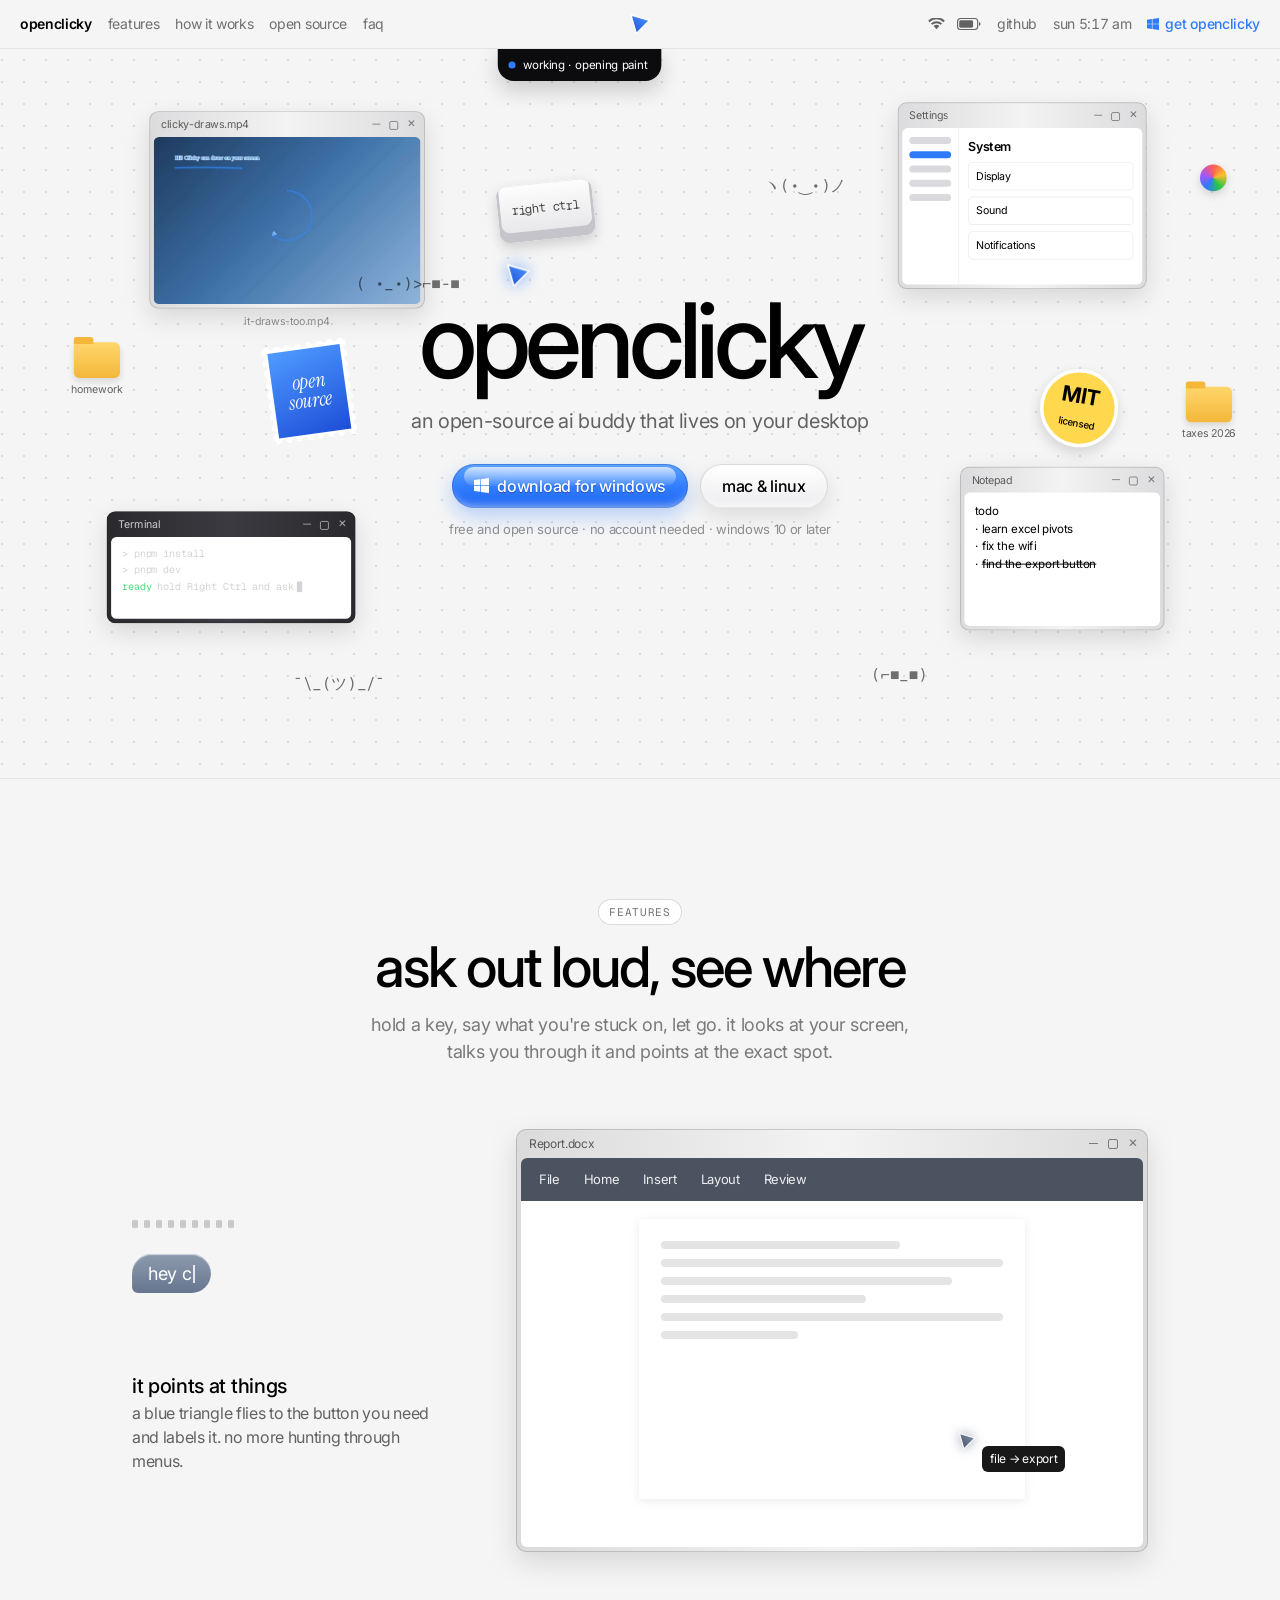
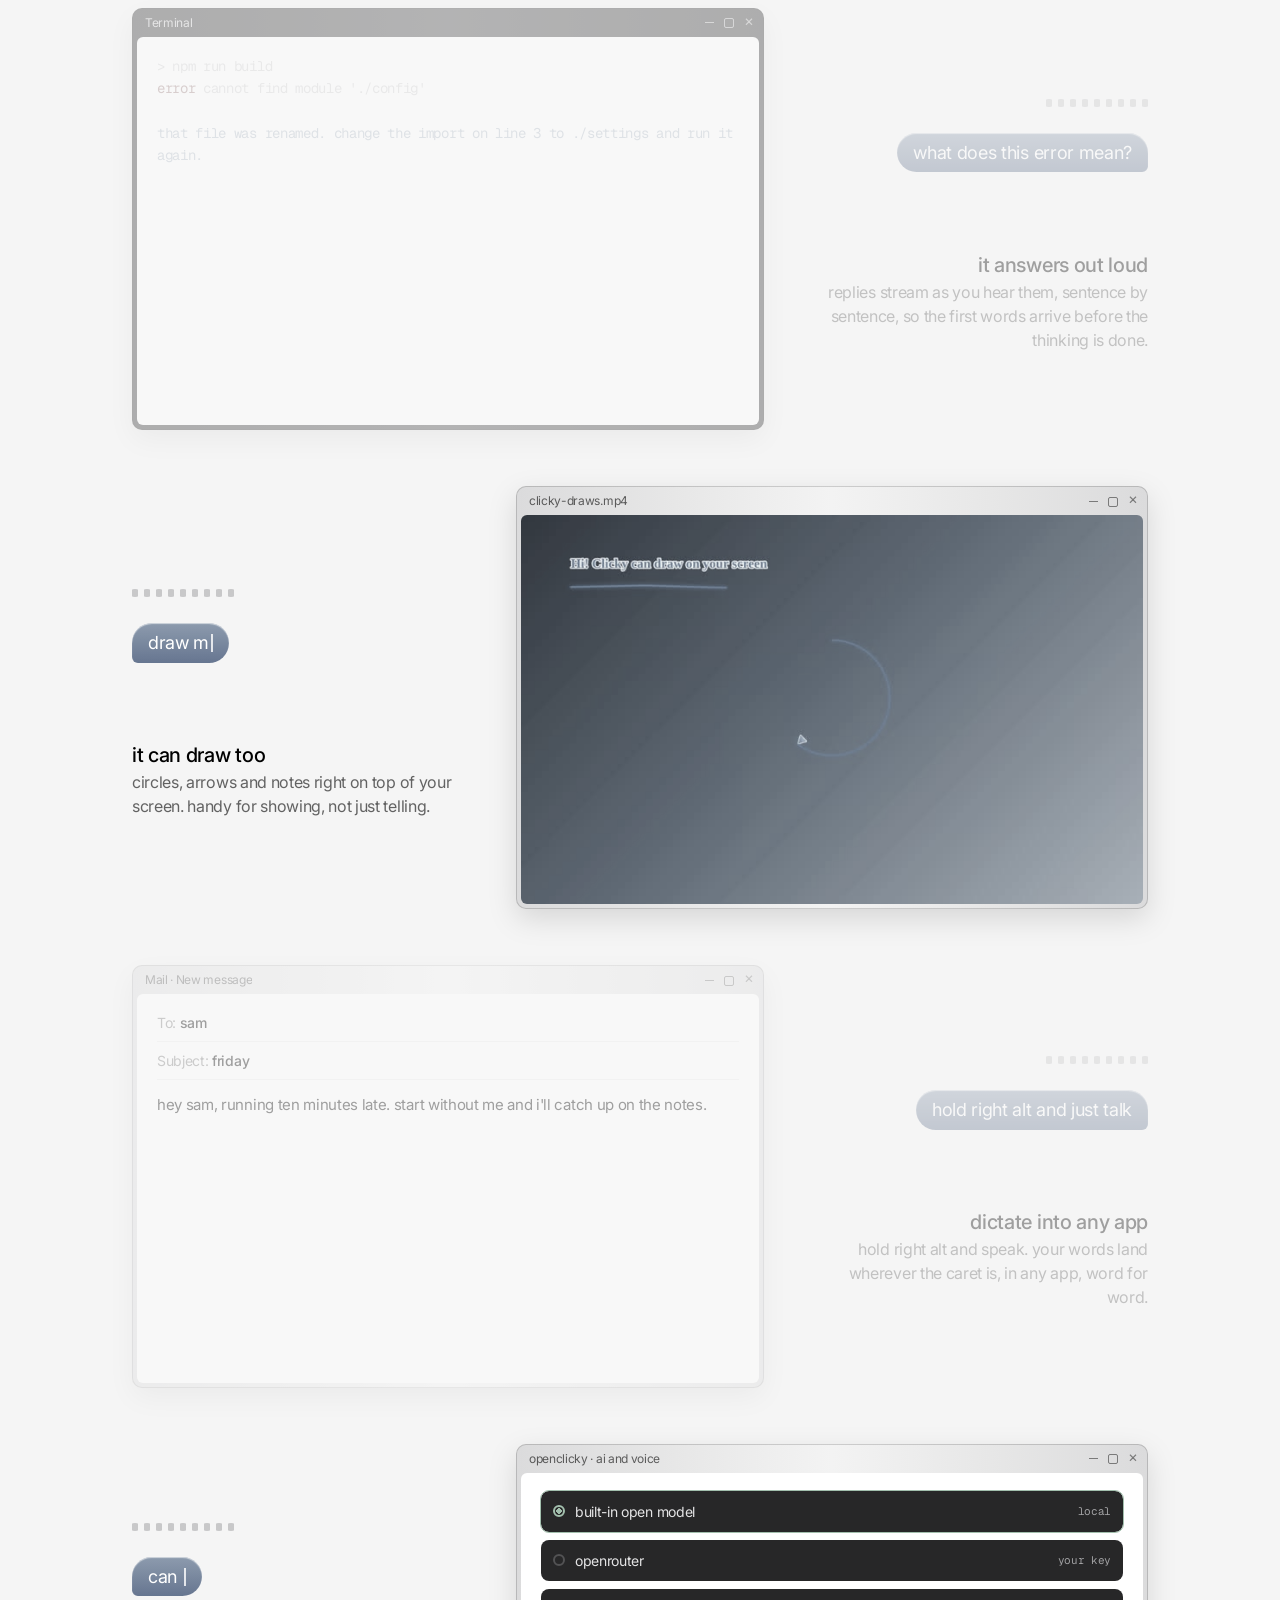
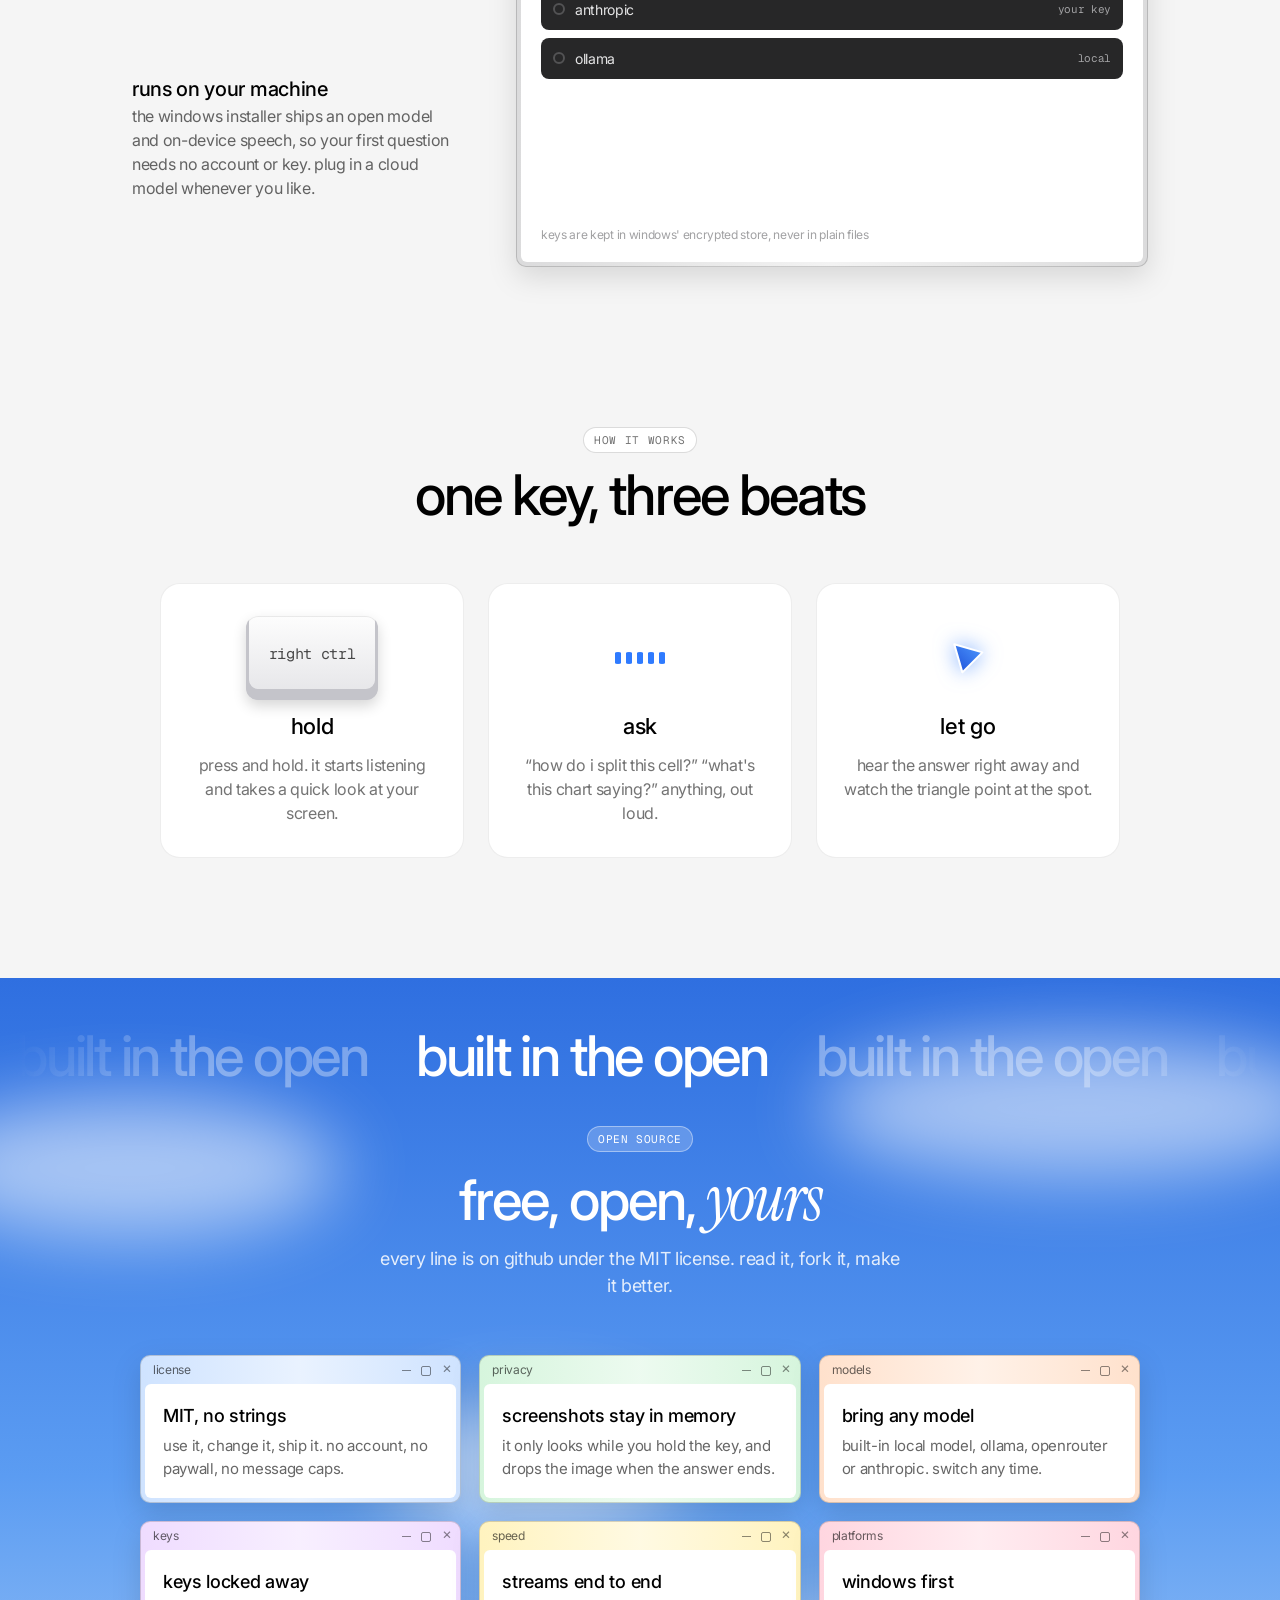
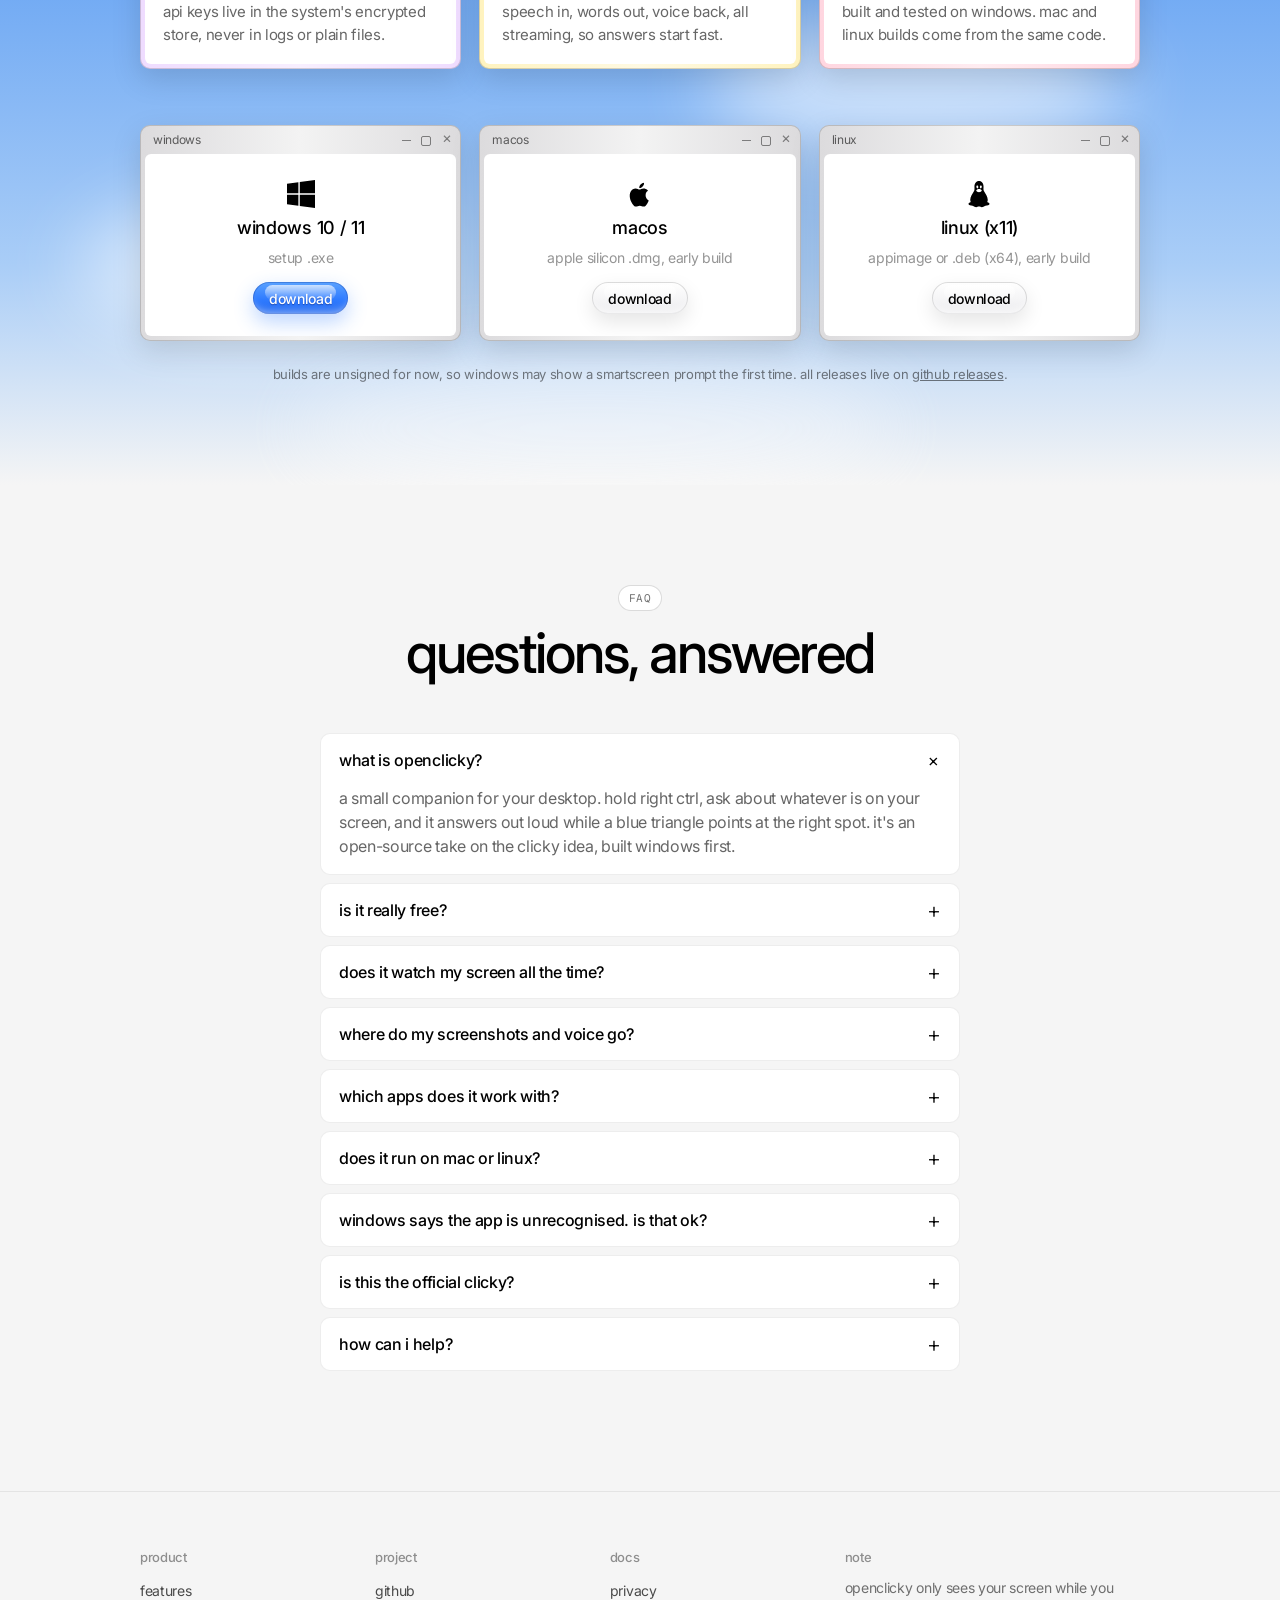
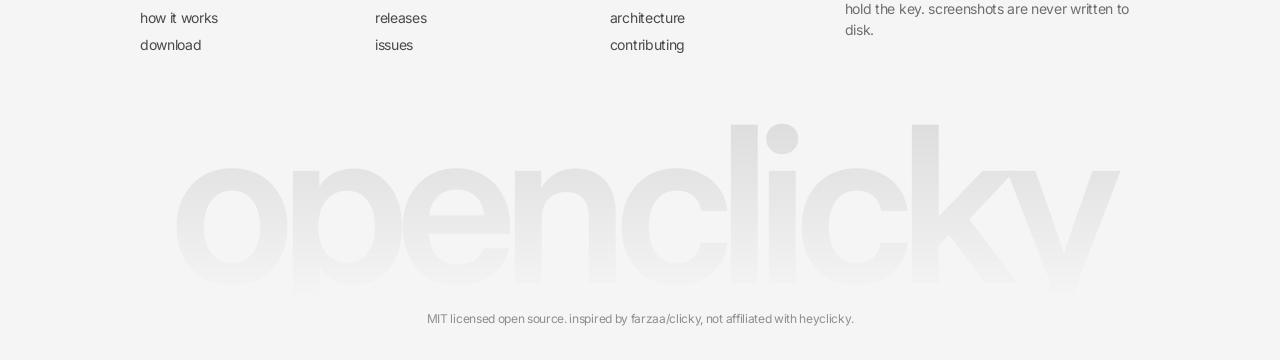
==== apps/website/index.html @ ccb036d7 "Add the OpenClicky website, modelled on the official Clicky site A static landing page in apps/websi" ====
<!doctype html>
<html lang="en">
  <head>
    <meta charset="utf-8" />
    <meta name="viewport" content="width=device-width, initial-scale=1" />
    <title>openclicky · an open-source ai buddy for your screen</title>
    <meta
      name="description"
      content="Hold a key, ask about anything on your screen, hear the answer and watch a little blue triangle point at it. Free and open source, Windows first."
    />
    <meta property="og:title" content="openclicky" />
    <meta property="og:description" content="An open-source AI buddy that lives on your desktop." />
    <meta property="og:image" content="assets/clicky-draws-poster.jpg" />
    <meta name="theme-color" content="#f5f5f5" />
    <link rel="icon" href="assets/favicon.svg" type="image/svg+xml" />
    <link rel="preconnect" href="https://fonts.googleapis.com" />
    <link rel="preconnect" href="https://fonts.gstatic.com" crossorigin />
    <link
      rel="stylesheet"
      href="https://fonts.googleapis.com/css2?family=Inter:wght@400;500;600;700&family=Instrument+Serif:ital@0;1&family=Geist+Mono:wght@400;500&display=swap"
    />
    <link rel="stylesheet" href="styles.css" />
    <script defer src="main.js"></script>
  </head>
  <body>
    <!-- The header is a desktop menu bar: app menus on the left, status items and a live clock on the right. -->
    <header class="menubar">
      <div class="menubar-row">
        <nav class="left menu-items" aria-label="Main">
          <a class="brand" href="#top">openclicky</a>
          <a href="#features">features</a>
          <a href="#how">how it works</a>
          <a href="#open">open source</a>
          <a href="#faq">faq</a>
        </nav>
        <a class="center-mark" href="#top" aria-label="openclicky home">
          <svg viewBox="0 0 32 32" width="26" height="26" aria-hidden="true"><use href="#tri" /></svg>
        </a>
        <div class="right menu-items">
          <span class="status hide-sm" aria-hidden="true">
            <svg viewBox="0 0 20 14" width="17" height="12">
              <path
                d="M10 13.2 6.6 9.4a5 5 0 0 1 6.8 0zM3.4 6.3a9.6 9.6 0 0 1 13.2 0l-1.6 1.7a7.3 7.3 0 0 0-10 0zM.2 3.1a14 14 0 0 1 19.6 0l-1.6 1.7a11.8 11.8 0 0 0-16.4 0z"
              />
            </svg>
            <svg viewBox="0 0 26 13" width="24" height="12">
              <rect
                x=".6"
                y=".6"
                width="21.8"
                height="11.8"
                rx="3.2"
                fill="none"
                stroke="currentColor"
                stroke-width="1.2"
              />
              <rect x="2.4" y="2.4" width="15" height="8.2" rx="1.6" />
              <path d="M23.8 4.4c1 .3 1.6 1.1 1.6 2.1s-.6 1.8-1.6 2.1z" />
            </svg>
          </span>
          <a class="hide-sm" href="https://github.com/priyansh19/OpenClicky" rel="noopener">github</a>
          <time class="clock hide-sm" data-clock>10:00 am</time>
          <a class="get" href="https://github.com/priyansh19/OpenClicky/releases/latest" rel="noopener">
            <svg viewBox="0 0 16 16" width="12" height="12" aria-hidden="true"><use href="#win" /></svg>
            get openclicky
          </a>
        </div>
      </div>
    </header>

    <main id="top">
      <!-- HERO: a desktop you can play with. Windows drag, stickers sit around, and the companion flies
           between things and labels them, the same way the app points at your screen. -->
      <section class="hero" aria-labelledby="hero-title">
        <div class="board-clip">
          <div class="board" data-board>
            <div class="win abs w-draw" style="--x: 168px; --y: 70px; --enter-delay: 0.12s" data-drag>
              <div class="bar"><span class="title">clicky-draws.mp4</span><span class="caps"></span></div>
              <div class="screen" style="width: 300px; height: 188px">
                <video
                  src="assets/clicky-draws.mp4"
                  poster="assets/clicky-draws-poster.jpg"
                  muted
                  loop
                  playsinline
                  preload="none"
                  data-lazy-video
                ></video>
              </div>
              <span class="win-label">it-draws-too.mp4</span>
            </div>

            <div class="win abs w-settings" style="--x: 1010px; --y: 60px; --enter-delay: 0.16s" data-drag>
              <div class="bar"><span class="title">Settings</span><span class="caps"></span></div>
              <div class="screen settings" style="width: 270px; height: 176px">
                <div class="set-side"><i></i><i class="on"></i><i></i><i></i><i></i></div>
                <div class="set-main">
                  <b>System</b>
                  <span class="set-row">Display</span>
                  <span class="set-row" data-target="the sound settings" id="t-sound">Sound</span>
                  <span class="set-row">Notifications</span>
                </div>
              </div>
            </div>

            <div class="win abs w-term hide-md" style="--x: 120px; --y: 520px; --enter-delay: 0.2s" data-drag>
              <div class="bar dark"><span class="title">Terminal</span><span class="caps"></span></div>
              <div class="screen term" style="width: 270px; height: 92px">
                <code
                  >&gt; pnpm install<br />&gt; pnpm dev<br /><span class="ok">ready</span> hold Right Ctrl and ask<span
                    class="caret"
                  ></span
                ></code>
              </div>
            </div>

            <div class="win abs w-notes hide-md" style="--x: 1080px; --y: 470px; --enter-delay: 0.24s" data-drag>
              <div class="bar"><span class="title">Notepad</span><span class="caps"></span></div>
              <div class="screen notes" style="width: 220px; height: 150px">
                <p>todo<br />· learn excel pivots<br />· fix the wifi<br />· <s>find the export button</s></p>
              </div>
            </div>

            <div class="notch abs hide-sm" style="--x: 560px; --y: 26px; --enter-delay: 0.3s">
              <span class="pulse"></span> working · opening paint
            </div>

            <div class="keycap abs" style="--x: 560px; --y: 150px; --enter-delay: 0.28s" data-drag>
              <span>right ctrl</span>
            </div>
            <div class="sticker mit abs hide-sm" style="--x: 1170px; --y: 360px; --enter-delay: 0.34s" data-drag>
              MIT<small>licensed</small>
            </div>
            <div class="sticker stamp abs hide-md" style="--x: 300px; --y: 330px; --enter-delay: 0.38s" data-drag>
              <span>open<br />source</span>
            </div>
            <div class="folder abs hide-sm" style="--x: 80px; --y: 330px; --enter-delay: 0.32s">
              <i></i><span>homework</span>
            </div>
            <div class="folder abs hide-md" style="--x: 1330px; --y: 380px; --enter-delay: 0.36s">
              <i></i><span>taxes 2026</span>
            </div>
            <span class="kao abs hide-sm" style="--x: 400px; --y: 250px; --enter-delay: 0.4s">( •_•)&gt;⌐■-■</span>
            <span class="kao abs hide-sm" style="--x: 860px; --y: 140px; --enter-delay: 0.42s">ヽ(•‿•)ノ</span>
            <span class="kao abs hide-md" style="--x: 980px; --y: 690px; --enter-delay: 0.44s">(⌐■_■)</span>
            <span class="kao abs hide-md" style="--x: 330px; --y: 700px; --enter-delay: 0.46s">¯\_(ツ)_/¯</span>
            <div
              class="spinner abs hide-md"
              style="--x: 1350px; --y: 130px; --enter-delay: 0.3s"
              aria-hidden="true"
            ></div>
          </div>
        </div>

        <div class="hero-copy">
          <h1 id="hero-title" class="wordmark">openclicky</h1>
          <p class="hero-sub">an open-source ai buddy that lives on your desktop</p>
          <div class="hero-cta">
            <a
              class="btn aqua"
              id="t-download"
              data-target="start here"
              href="https://github.com/priyansh19/OpenClicky/releases/latest"
              rel="noopener"
            >
              <svg viewBox="0 0 16 16" width="15" height="15" aria-hidden="true"><use href="#win" /></svg>
              download for windows
            </a>
            <a class="btn glass" href="#download">mac &amp; linux</a>
          </div>
          <p class="fine">free and open source · no account needed · windows 10 or later</p>
        </div>

        <!-- The companion. JS flies it between [data-target] elements; CSS alone keeps it bobbing if JS is off. -->
        <div class="buddy" data-buddy aria-hidden="true">
          <svg viewBox="0 0 32 32" width="30" height="30"><use href="#tri" /></svg>
          <span class="buddy-label" data-buddy-label></span>
        </div>
      </section>

      <!-- FEATURES: alternating rows. The row nearest the middle of the screen is lit, the rest fade back. -->
      <section class="feat" id="features" aria-labelledby="feat-title">
        <div class="sec-head">
          <span class="chip">features</span>
          <h2 id="feat-title">ask out loud, see where</h2>
          <p class="sec-sub">
            hold a key, say what you're stuck on, let go. it looks at your screen, talks you through it and points at
            the exact spot.
          </p>
        </div>

        <div class="feat-rows">
          <article class="feat-row" data-row>
            <div class="feat-side">
              <div class="wave" aria-hidden="true"><i></i><i></i><i></i><i></i><i></i><i></i><i></i><i></i><i></i></div>
              <p class="pill ask" data-typing="hey clicky, where do i export this as a pdf?"></p>
              <p class="pill reply">top left, under file</p>
              <div class="feat-copy">
                <h3>it points at things</h3>
                <p>a blue triangle flies to the button you need and labels it. no more hunting through menus.</p>
              </div>
            </div>
            <div class="win scene">
              <div class="bar"><span class="title">Report.docx</span><span class="caps"></span></div>
              <div class="screen app">
                <div class="ribbon">
                  <span class="rb" data-scene-target>File</span><span class="rb">Home</span
                  ><span class="rb">Insert</span><span class="rb">Layout</span><span class="rb">Review</span>
                </div>
                <div class="page">
                  <i style="width: 70%"></i><i></i><i style="width: 85%"></i><i style="width: 60%"></i><i></i
                  ><i style="width: 40%"></i>
                </div>
                <div class="scene-buddy" aria-hidden="true">
                  <svg viewBox="0 0 32 32" width="22" height="22"><use href="#tri" /></svg>
                  <span>file → export</span>
                </div>
              </div>
            </div>
          </article>

          <article class="feat-row flip" data-row>
            <div class="feat-side">
              <div class="wave" aria-hidden="true"><i></i><i></i><i></i><i></i><i></i><i></i><i></i><i></i><i></i></div>
              <p class="pill ask" data-typing="what does this error mean?"></p>
              <p class="pill reply">on it!</p>
              <div class="feat-copy">
                <h3>it answers out loud</h3>
                <p>
                  replies stream as you hear them, sentence by sentence, so the first words arrive before the thinking
                  is done.
                </p>
              </div>
            </div>
            <div class="win scene">
              <div class="bar dark"><span class="title">Terminal</span><span class="caps"></span></div>
              <div class="screen term big">
                <code
                  >&gt; npm run build<br /><span class="err">error</span> cannot find module './config'<br /><br /><span
                    class="say"
                    data-stream="that file was renamed. change the import on line 3 to ./settings and run it again."
                  ></span
                ></code>
              </div>
            </div>
          </article>

          <article class="feat-row" data-row>
            <div class="feat-side">
              <div class="wave" aria-hidden="true"><i></i><i></i><i></i><i></i><i></i><i></i><i></i><i></i><i></i></div>
              <p class="pill ask" data-typing="draw me a smiley and a star"></p>
              <p class="pill reply">drawing now</p>
              <div class="feat-copy">
                <h3>it can draw too</h3>
                <p>circles, arrows and notes right on top of your screen. handy for showing, not just telling.</p>
              </div>
            </div>
            <div class="win scene">
              <div class="bar"><span class="title">clicky-draws.mp4</span><span class="caps"></span></div>
              <div class="screen media">
                <video
                  src="assets/clicky-draws.mp4"
                  poster="assets/clicky-draws-poster.jpg"
                  muted
                  loop
                  playsinline
                  preload="none"
                  data-lazy-video
                ></video>
              </div>
            </div>
          </article>

          <article class="feat-row flip" data-row>
            <div class="feat-side">
              <div class="wave" aria-hidden="true"><i></i><i></i><i></i><i></i><i></i><i></i><i></i><i></i><i></i></div>
              <p class="pill ask" data-typing="hold right alt and just talk"></p>
              <p class="pill reply">typed it for you</p>
              <div class="feat-copy">
                <h3>dictate into any app</h3>
                <p>hold right alt and speak. your words land wherever the caret is, in any app, word for word.</p>
              </div>
            </div>
            <div class="win scene">
              <div class="bar"><span class="title">Mail · New message</span><span class="caps"></span></div>
              <div class="screen mail">
                <span class="field">To: <b>sam</b></span>
                <span class="field">Subject: <b>friday</b></span>
                <p
                  class="body"
                  data-stream="hey sam, running ten minutes late. start without me and i'll catch up on the notes."
                ></p>
              </div>
            </div>
          </article>

          <article class="feat-row" data-row>
            <div class="feat-side">
              <div class="wave quiet" aria-hidden="true">
                <i></i><i></i><i></i><i></i><i></i><i></i><i></i><i></i><i></i>
              </div>
              <p class="pill ask" data-typing="can it work offline?"></p>
              <p class="pill reply">yep, all local</p>
              <div class="feat-copy">
                <h3>runs on your machine</h3>
                <p>
                  the windows installer ships an open model and on-device speech, so your first question needs no
                  account or key. plug in a cloud model whenever you like.
                </p>
              </div>
            </div>
            <div class="win scene">
              <div class="bar"><span class="title">openclicky · ai and voice</span><span class="caps"></span></div>
              <div class="screen models">
                <label class="opt on"><span class="dot"></span>built-in open model <em>local</em></label>
                <label class="opt"><span class="dot"></span>openrouter <em>your key</em></label>
                <label class="opt"><span class="dot"></span>anthropic <em>your key</em></label>
                <label class="opt"><span class="dot"></span>ollama <em>local</em></label>
                <span class="hint">keys are kept in windows' encrypted store, never in plain files</span>
              </div>
            </div>
          </article>
        </div>
      </section>

      <!-- HOW: three keycaps. -->
      <section class="how" id="how" aria-labelledby="how-title">
        <div class="sec-head">
          <span class="chip">how it works</span>
          <h2 id="how-title">one key, three beats</h2>
        </div>
        <ol class="steps">
          <li>
            <span class="keycap big"><span>right ctrl</span></span>
            <h3>hold</h3>
            <p>press and hold. it starts listening and takes a quick look at your screen.</p>
          </li>
          <li>
            <span class="mic" aria-hidden="true"><i></i><i></i><i></i><i></i><i></i></span>
            <h3>ask</h3>
            <p>“how do i split this cell?” “what's this chart saying?” anything, out loud.</p>
          </li>
          <li>
            <span class="tri-demo" aria-hidden="true"
              ><svg viewBox="0 0 32 32" width="40" height="40"><use href="#tri" /></svg
            ></span>
            <h3>let go</h3>
            <p>hear the answer right away and watch the triangle point at the spot.</p>
          </li>
        </ol>
      </section>

      <!-- OPEN SOURCE: marquee heading over a hand-drawn sky, with promise cards styled as small windows. -->
      <section class="open" id="open" aria-labelledby="open-title">
        <div class="sky" aria-hidden="true"><i></i><i></i><i></i><i></i><i></i><i></i></div>
        <div class="marquee" aria-hidden="true">
          <div class="track">
            <span>built in the open</span><span>built in the open</span><span>built in the open</span
            ><span>built in the open</span><span>built in the open</span><span>built in the open</span>
          </div>
        </div>
        <div class="sec-head light">
          <span class="chip">open source</span>
          <h2 id="open-title">free, open, <em>yours</em></h2>
          <p class="sec-sub">every line is on github under the MIT license. read it, fork it, make it better.</p>
        </div>

        <div class="promise-grid">
          <div class="win card" style="--tint: #cfe3ff">
            <div class="bar"><span class="title">license</span><span class="caps"></span></div>
            <div class="screen">
              <h3>MIT, no strings</h3>
              <p>use it, change it, ship it. no account, no paywall, no message caps.</p>
            </div>
          </div>
          <div class="win card" style="--tint: #d6f5dd">
            <div class="bar"><span class="title">privacy</span><span class="caps"></span></div>
            <div class="screen">
              <h3>screenshots stay in memory</h3>
              <p>it only looks while you hold the key, and drops the image when the answer ends.</p>
            </div>
          </div>
          <div class="win card" style="--tint: #ffe1cc">
            <div class="bar"><span class="title">models</span><span class="caps"></span></div>
            <div class="screen">
              <h3>bring any model</h3>
              <p>built-in local model, ollama, openrouter or anthropic. switch any time.</p>
            </div>
          </div>
          <div class="win card" style="--tint: #efdcff">
            <div class="bar"><span class="title">keys</span><span class="caps"></span></div>
            <div class="screen">
              <h3>keys locked away</h3>
              <p>api keys live in the system's encrypted store, never in logs or plain files.</p>
            </div>
          </div>
          <div class="win card" style="--tint: #fff3bf">
            <div class="bar"><span class="title">speed</span><span class="caps"></span></div>
            <div class="screen">
              <h3>streams end to end</h3>
              <p>speech in, words out, voice back, all streaming, so answers start fast.</p>
            </div>
          </div>
          <div class="win card" style="--tint: #ffd6e0">
            <div class="bar"><span class="title">platforms</span><span class="caps"></span></div>
            <div class="screen">
              <h3>windows first</h3>
              <p>built and tested on windows. mac and linux builds come from the same code.</p>
            </div>
          </div>
        </div>

        <div class="download" id="download">
          <a class="dl win" href="https://github.com/priyansh19/OpenClicky/releases/latest" rel="noopener">
            <div class="bar"><span class="title">windows</span><span class="caps"></span></div>
            <div class="screen">
              <svg viewBox="0 0 16 16" width="28" height="28" aria-hidden="true"><use href="#win" /></svg
              ><b>windows 10 / 11</b><span>setup .exe</span><span class="btn aqua sm">download</span>
            </div>
          </a>
          <a class="dl win" href="https://github.com/priyansh19/OpenClicky/releases/latest" rel="noopener">
            <div class="bar"><span class="title">macos</span><span class="caps"></span></div>
            <div class="screen">
              <svg viewBox="0 0 16 16" width="28" height="28" aria-hidden="true"><use href="#apple" /></svg><b>macos</b
              ><span>apple silicon .dmg, early build</span><span class="btn glass sm">download</span>
            </div>
          </a>
          <a class="dl win" href="https://github.com/priyansh19/OpenClicky/releases/latest" rel="noopener">
            <div class="bar"><span class="title">linux</span><span class="caps"></span></div>
            <div class="screen">
              <svg viewBox="0 0 16 16" width="28" height="28" aria-hidden="true"><use href="#linux" /></svg
              ><b>linux (x11)</b><span>appimage or .deb (x64), early build</span
              ><span class="btn glass sm">download</span>
            </div>
          </a>
        </div>
        <p class="fine light">
          builds are unsigned for now, so windows may show a smartscreen prompt the first time. all releases live on
          <a href="https://github.com/priyansh19/OpenClicky/releases" rel="noopener">github releases</a>.
        </p>
      </section>

      <!-- FAQ -->
      <section class="faq" id="faq" aria-labelledby="faq-title">
        <div class="sec-head">
          <span class="chip">faq</span>
          <h2 id="faq-title">questions, answered</h2>
        </div>
        <div class="faq-list">
          <details open>
            <summary>what is openclicky?</summary>
            <p>
              a small companion for your desktop. hold right ctrl, ask about whatever is on your screen, and it answers
              out loud while a blue triangle points at the right spot. it's an open-source take on the clicky idea,
              built windows first.
            </p>
          </details>
          <details>
            <summary>is it really free?</summary>
            <p>
              yes. it's MIT licensed, and the windows installer includes a local model and voices, so it works without
              an account or an api key. the mac and linux builds start you on a cloud model with your own key for now.
              if you use a cloud key, you pay that provider directly.
            </p>
          </details>
          <details>
            <summary>does it watch my screen all the time?</summary>
            <p>
              no. it only captures while you're holding the key, shows that it's looking, and throws the screenshot away
              when the answer is done.
            </p>
          </details>
          <details>
            <summary>where do my screenshots and voice go?</summary>
            <p>
              with the built-in model, nowhere: everything runs on your computer. with a cloud model, the screenshot and
              your question go to the provider you picked. the privacy doc in the repo lists exactly what each provider
              receives.
            </p>
          </details>
          <details>
            <summary>which apps does it work with?</summary>
            <p>
              anything you can see. it reads the screen like you do, so it works with office apps, browsers, editors,
              games and settings pages alike.
            </p>
          </details>
          <details>
            <summary>does it run on mac or linux?</summary>
            <p>
              windows is the main target and the best tested. mac and linux (x11) builds come from the same code and are
              published with each release as early builds.
            </p>
          </details>
          <details>
            <summary>windows says the app is unrecognised. is that ok?</summary>
            <p>
              the builds aren't code-signed yet, so smartscreen warns on first launch. choose “more info”, then “run
              anyway”. you can also build it yourself from source.
            </p>
          </details>
          <details>
            <summary>is this the official clicky?</summary>
            <p>
              no. openclicky is an independent open-source project inspired by farzaa/clicky. it isn't affiliated with
              heyclicky.
            </p>
          </details>
          <details>
            <summary>how can i help?</summary>
            <p>
              try it, file issues, or send a pull request. the repo's agents guide explains the layout and the commands.
            </p>
          </details>
        </div>
      </section>
    </main>

    <footer class="footer">
      <div class="foot-cols">
        <div>
          <h4>product</h4>
          <a href="#features">features</a><a href="#how">how it works</a><a href="#download">download</a>
        </div>
        <div>
          <h4>project</h4>
          <a href="https://github.com/priyansh19/OpenClicky" rel="noopener">github</a>
          <a href="https://github.com/priyansh19/OpenClicky/releases" rel="noopener">releases</a>
          <a href="https://github.com/priyansh19/OpenClicky/issues" rel="noopener">issues</a>
        </div>
        <div>
          <h4>docs</h4>
          <a href="https://github.com/priyansh19/OpenClicky/blob/master/docs/privacy.md" rel="noopener">privacy</a>
          <a href="https://github.com/priyansh19/OpenClicky/blob/master/docs/architecture.md" rel="noopener"
            >architecture</a
          >
          <a href="https://github.com/priyansh19/OpenClicky/blob/master/AGENTS.md" rel="noopener">contributing</a>
        </div>
        <div class="foot-note">
          <h4>note</h4>
          <p>openclicky only sees your screen while you hold the key. screenshots are never written to disk.</p>
        </div>
      </div>
      <div class="foot-mark" aria-hidden="true">openclicky</div>
      <p class="foot-legal">MIT licensed open source. inspired by farzaa/clicky, not affiliated with heyclicky.</p>
    </footer>

    <!-- Shared icons. -->
    <svg width="0" height="0" style="position: absolute" aria-hidden="true">
      <defs>
        <linearGradient id="tri-fill" x1="0" y1="1" x2="1" y2="0">
          <stop offset="0" stop-color="#1d4ed8" />
          <stop offset="1" stop-color="#4f9bff" />
        </linearGradient>
        <!-- Equilateral triangle with softly rounded corners, tip up-left, like the app's cursor. -->
        <symbol id="tri" viewBox="0 0 32 32">
          <path
            d="M5 5 27.5 11.5 11.5 27.5z"
            fill="url(#tri-fill)"
            stroke="#fff"
            stroke-width="1.6"
            stroke-linejoin="round"
          />
        </symbol>
        <symbol id="win" viewBox="0 0 16 16">
          <path
            fill="currentColor"
            d="M0 2.2 6.5 1.3v6.3H0zM7.3 1.2 16 0v7.6H7.3zM0 8.4h6.5v6.3L0 13.8zM7.3 8.4H16V16l-8.7-1.2z"
          />
        </symbol>
        <symbol id="apple" viewBox="0 0 16 16">
          <path
            fill="currentColor"
            d="M11.2 8.5c0-1.6 1.3-2.4 1.4-2.4-.8-1.1-2-1.3-2.4-1.3-1-.1-2 .6-2.5.6s-1.3-.6-2.2-.6C4.4 4.8 3.3 5.5 2.7 6.6c-1.2 2.1-.3 5.2.9 6.9.6.8 1.2 1.7 2.1 1.7.8 0 1.2-.5 2.2-.5s1.3.5 2.2.5 1.5-.9 2-1.7c.6-.9.9-1.8.9-1.9 0 0-1.8-.7-1.8-3.1M9.6 3.6c.5-.6.8-1.3.7-2.1-.7 0-1.5.5-2 1.1-.4.5-.8 1.3-.7 2 .8.1 1.5-.4 2-1"
          />
        </symbol>
        <symbol id="linux" viewBox="0 0 16 16">
          <path
            fill="currentColor"
            d="M8 .5C6.3.5 5.4 2 5.4 3.8c0 1 .2 1.7-.3 2.6C4.3 7.8 3 9.4 3 11.3c0 .5.1.9.3 1.3-.6.3-1.3.5-1.3 1.1 0 .8 1.3.7 2.3 1 .9.3 1.4.8 2.1.8.6 0 .9-.3 1.6-.3s1 .3 1.6.3c.7 0 1.2-.5 2.1-.8 1-.3 2.3-.2 2.3-1 0-.6-.7-.8-1.3-1.1.2-.4.3-.8.3-1.3 0-1.9-1.3-3.5-2.1-4.9-.5-.9-.3-1.6-.3-2.6C10.6 2 9.7.5 8 .5m-1 2.6c.4 0 .6.4.6.9s-.2.8-.5.8-.6-.4-.6-.9.2-.8.5-.8m2 0c.3 0 .6.3.6.8s-.3.9-.6.9-.5-.3-.5-.8.2-.9.5-.9M8 5.2c.7 0 1.6.4 1.6.8S8.7 7 8 7s-1.6-.6-1.6-1 .9-.8 1.6-.8"
          />
        </symbol>
      </defs>
    </svg>
  </body>
</html>
---- apps/website/styles.css ----
/* openclicky website. Plain CSS, no build step.
   Layout ideas reverse engineered from the official Clicky site (see docs/website-teardown.md):
   a desktop-like menu bar, a fixed 1440px "artboard" hero scaled to the viewport, faux app windows,
   lowercase copy, glossy pill buttons and staggered entrance animations. Art and wording are our own. */

:root {
  --bg: #f5f5f5;
  --ink: #000;
  --ink-2: rgb(0 0 0 / 0.6);
  --ink-3: rgb(0 0 0 / 0.42);
  --line: rgb(0 0 0 / 0.07);
  --blue: #2f7bff;
  --blue-deep: #1d4ed8;
  --card: #fff;
  --sans: 'Inter', -apple-system, 'Segoe UI', system-ui, sans-serif;
  --serif: 'Instrument Serif', Georgia, serif;
  --mono: 'Geist Mono', ui-monospace, Consolas, monospace;
  --z: 1; /* hero artboard scale, set by main.js */
  --ease: cubic-bezier(0.2, 0.8, 0.2, 1);
  color-scheme: light;
}

* {
  box-sizing: border-box;
}
html {
  scroll-behavior: smooth;
  -webkit-text-size-adjust: 100%;
}
body {
  margin: 0;
  background: var(--bg);
  color: var(--ink);
  font-family: var(--sans);
  font-size: 16px;
  line-height: 1.5;
  letter-spacing: -0.02em;
  -webkit-font-smoothing: antialiased;
  overflow-x: hidden;
}
a {
  color: inherit;
  text-decoration: none;
}
h1,
h2,
h3,
h4,
p {
  margin: 0;
}
:focus-visible {
  outline: 2px solid var(--blue);
  outline-offset: 2px;
  border-radius: 6px;
}

/* ---------- menu bar ---------- */
.menubar {
  position: sticky;
  top: 0;
  z-index: 200;
  background: rgb(245 245 245 / 0.86);
  backdrop-filter: saturate(1.6) blur(14px);
  -webkit-backdrop-filter: saturate(1.6) blur(14px);
  border-bottom: 1px solid var(--line);
  padding: 0 20px;
}
.menubar-row {
  display: flex;
  align-items: center;
  gap: 16px;
  height: 48px;
}
.menubar .left,
.menubar .right {
  flex: 1;
  display: flex;
  align-items: center;
}
.menubar .right {
  justify-content: flex-end;
}
.menu-items {
  gap: 16px;
  font-size: 14px;
  line-height: 1;
  color: rgb(0 0 0 / 0.55);
  user-select: none;
}
.menu-items a:hover {
  color: var(--ink);
}
.menu-items .brand {
  color: var(--ink);
  font-weight: 600;
}
.center-mark {
  display: grid;
  place-items: center;
  transition: transform 0.3s var(--ease);
}
.center-mark:hover {
  transform: rotate(-12deg) scale(1.1);
}
.status {
  display: flex;
  gap: 12px;
  align-items: center;
  color: rgb(0 0 0 / 0.6);
  fill: currentColor;
}
.clock {
  font-variant-numeric: tabular-nums;
}
.menubar .get {
  color: var(--blue);
  font-weight: 500;
  display: inline-flex;
  align-items: center;
  gap: 6px;
}

/* ---------- hero ---------- */
.hero {
  position: relative;
  min-height: max(620px, calc(820px * var(--z)));
  display: grid;
  place-items: center;
  overflow: hidden;
  background-image: radial-gradient(rgb(0 0 0 / 0.11) 1px, transparent 1.2px);
  background-size: 22px 22px;
  background-position: center top;
}
.board-clip {
  position: absolute;
  inset: 0;
  pointer-events: none;
}
.board {
  position: absolute;
  left: 50%;
  top: 0;
  width: 1440px;
  height: 820px;
  transform: translateX(-50%) scale(var(--z));
  transform-origin: top center;
}
.board > * {
  pointer-events: auto;
}
.abs {
  position: absolute;
  left: var(--x);
  top: var(--y);
  animation: hero-in 0.5s var(--ease) var(--enter-delay, 0.1s) backwards;
}
@keyframes hero-in {
  from {
    opacity: 0;
    translate: 0 10px;
  }
}
[data-drag] {
  cursor: grab;
  touch-action: none;
  user-select: none;
}
[data-drag].dragging {
  cursor: grabbing;
  filter: drop-shadow(0 18px 22px rgb(0 0 0 / 0.18));
}

.hero-copy {
  position: relative;
  z-index: 50;
  text-align: center;
  padding: 40px 16px;
  pointer-events: none;
}
.hero-copy a {
  pointer-events: auto;
}
.wordmark {
  font-size: clamp(56px, 9vw, 104px);
  font-weight: 500;
  letter-spacing: -0.055em;
  line-height: 1;
  animation: hero-in 0.6s var(--ease) 0.05s backwards;
}
.hero-sub {
  margin-top: 14px;
  font-size: clamp(17px, 1.6vw, 20px);
  color: var(--ink-2);
  animation: hero-in 0.6s var(--ease) 0.12s backwards;
}
.hero-cta {
  margin-top: 28px;
  display: flex;
  gap: 12px;
  justify-content: center;
  flex-wrap: wrap;
  animation: hero-in 0.6s var(--ease) 0.2s backwards;
}
.fine {
  margin-top: 12px;
  font-size: 13px;
  color: var(--ink-3);
}
.hero .fine {
  animation: hero-in 0.6s var(--ease) 0.26s backwards;
}

/* glossy pill buttons, an "aqua" primary and a frosted secondary */
.btn {
  position: relative;
  display: inline-flex;
  align-items: center;
  gap: 8px;
  height: 44px;
  padding: 0 22px;
  border-radius: 999px;
  font-size: 16px;
  font-weight: 500;
  white-space: nowrap;
  isolation: isolate;
  transition:
    transform 0.15s var(--ease),
    filter 0.15s;
}
.btn::after {
  /* the gloss highlight across the top half */
  content: '';
  position: absolute;
  z-index: -1;
  left: 12px;
  right: 12px;
  top: 3px;
  height: 45%;
  border-radius: 999px;
  background: linear-gradient(rgb(255 255 255 / 0.85), rgb(255 255 255 / 0.05));
}
.btn:hover {
  transform: translateY(-1px);
  filter: brightness(1.04);
}
.btn:active {
  transform: translateY(1px) scale(0.98);
}
.btn.aqua {
  color: #fff;
  text-shadow: 0 1px 1px rgb(0 0 60 / 0.35);
  background: linear-gradient(#5aa2ff, #2f7bff 55%, #1f66ef);
  box-shadow:
    0 8px 20px rgb(47 123 255 / 0.32),
    inset 0 -10px 8px -8px rgb(255 255 255 / 0.55),
    inset 0 0 0 1px rgb(0 40 140 / 0.28);
}
.btn.aqua::after {
  background: linear-gradient(rgb(255 255 255 / 0.7), rgb(255 255 255 / 0.05));
}
.btn.glass {
  color: var(--ink);
  text-shadow: 0 1px 1px rgb(255 255 255 / 0.8);
  background: linear-gradient(#fff, #ececef);
  box-shadow:
    0 8px 20px rgb(0 0 0 / 0.1),
    inset 0 -10px 8px -8px rgb(255 255 255 / 0.9),
    inset 0 0 0 1px rgb(0 0 0 / 0.14);
}
.btn.sm {
  height: 32px;
  padding: 0 16px;
  font-size: 14px;
}

/* ---------- faux windows (Windows 11-ish caption buttons, soft chrome) ---------- */
.win {
  display: inline-flex;
  flex-direction: column;
  padding: 4px;
  border-radius: 10px;
  background: linear-gradient(90deg, #dcdbdd, #f3f3f3 50%, #dcdbdd);
  border: 1px solid rgb(0 0 0 / 0.16);
  filter: drop-shadow(0 10px 14px rgb(0 0 0 / 0.12));
}
.win .bar {
  display: flex;
  align-items: center;
  justify-content: space-between;
  height: 24px;
  padding: 0 4px 4px 8px;
  font-size: 12px;
  color: rgb(0 0 0 / 0.6);
}
.win .bar.dark {
  color: rgb(255 255 255 / 0.75);
}
.win:has(.bar.dark) {
  background: linear-gradient(90deg, #2a2a2e, #3a3a40 50%, #2a2a2e);
}
.win .title {
  overflow: hidden;
  text-overflow: ellipsis;
  white-space: nowrap;
}
.win .caps {
  /* minimise, maximise, close drawn as one strip */
  width: 52px;
  height: 10px;
  flex: none;
  background: linear-gradient(currentColor, currentColor) 2px 50% / 9px 1.2px no-repeat;
  position: relative;
  opacity: 0.75;
}
.win .caps::before {
  content: '';
  position: absolute;
  left: 21px;
  top: 0.5px;
  width: 8px;
  height: 8px;
  border: 1.2px solid currentColor;
  border-radius: 2px;
}
.win .caps::after {
  content: '×';
  position: absolute;
  right: 1px;
  top: -5px;
  font-size: 15px;
  line-height: 1;
}
.win .screen {
  position: relative;
  overflow: hidden;
  border-radius: 6px;
  background: #fff;
}
.win .screen > video,
.win .screen > img {
  display: block;
  width: 100%;
  height: 100%;
  object-fit: cover;
}
.win-label {
  position: absolute;
  top: calc(100% + 6px);
  left: 0;
  right: 0;
  text-align: center;
  font-size: 12px;
  color: var(--ink-3);
}

/* hero scene contents */
.settings {
  display: flex;
  background: #f3f3f3;
}
.set-side {
  width: 64px;
  padding: 10px 8px;
  display: flex;
  flex-direction: column;
  gap: 8px;
  border-right: 1px solid var(--line);
}
.set-side i {
  height: 8px;
  border-radius: 4px;
  background: #d9d9de;
}
.set-side i.on {
  background: var(--blue);
}
.set-main {
  flex: 1;
  padding: 10px;
  display: flex;
  flex-direction: column;
  gap: 7px;
  font-size: 12px;
}
.set-main b {
  font-size: 14px;
  font-weight: 600;
}
.set-row {
  padding: 6px 8px;
  background: #fff;
  border-radius: 5px;
  border: 1px solid var(--line);
}
.term {
  background: #18181b;
  color: #d4d4d8;
  padding: 10px 12px;
  font-family: var(--mono);
  font-size: 11.5px;
  line-height: 1.6;
}
.term code {
  font-family: inherit;
}
.term .ok {
  color: #4ade80;
}
.term .err {
  color: #f87171;
}
.term .say {
  color: #93c5fd;
}
.caret {
  display: inline-block;
  width: 6px;
  height: 12px;
  margin-left: 3px;
  vertical-align: -2px;
  background: currentColor;
  animation: caretblink 1s step-end infinite;
}
@keyframes caretblink {
  50% {
    opacity: 0;
  }
}
.notes {
  background: #fffdf3;
  padding: 10px 12px;
  font-size: 13px;
  line-height: 1.55;
}
.notch {
  padding: 8px 16px 8px 12px;
  border-radius: 0 0 18px 18px;
  background: #0c0c0e;
  color: #fff;
  font-size: 13px;
  display: flex;
  align-items: center;
  gap: 8px;
  box-shadow: 0 10px 24px rgb(0 0 0 / 0.18);
  top: 0;
}
.pulse {
  width: 8px;
  height: 8px;
  border-radius: 50%;
  background: var(--blue);
  box-shadow: 0 0 0 0 rgb(47 123 255 / 0.6);
  animation: pulse 1.6s infinite;
}
@keyframes pulse {
  70% {
    box-shadow: 0 0 0 8px rgb(47 123 255 / 0);
  }
}

.keycap {
  display: inline-grid;
  place-items: center;
  min-width: 108px;
  height: 64px;
  padding: 0 14px 8px;
  border-radius: 12px;
  background: linear-gradient(#fdfdfd, #e4e4e7);
  box-shadow:
    inset 0 -8px 0 3px #c4c4ca,
    0 6px 14px rgb(0 0 0 / 0.16),
    inset 0 0 0 1px rgb(0 0 0 / 0.08);
  font-family: var(--mono);
  font-size: 14px;
  color: rgb(0 0 0 / 0.7);
  rotate: -6deg;
}
.keycap.big {
  rotate: 0deg;
  min-width: 132px;
  height: 76px;
  font-size: 15px;
}
.sticker {
  display: grid;
  place-items: center;
  text-align: center;
  font-weight: 700;
  line-height: 1;
  box-shadow: 0 6px 14px rgb(0 0 0 / 0.14);
}
.sticker.mit {
  width: 88px;
  height: 88px;
  border-radius: 50%;
  background: #ffd84d;
  border: 4px solid #fff;
  font-size: 24px;
  rotate: 10deg;
}
.sticker.mit small {
  display: block;
  font-size: 11px;
  font-weight: 500;
  margin-top: -18px;
}
.sticker.stamp {
  width: 96px;
  height: 110px;
  background: #fff;
  padding: 7px;
  rotate: -8deg;
  /* perforated postage-stamp edge: holes only in the padding ring, the middle stays solid */
  -webkit-mask:
    linear-gradient(#000 0 0) content-box,
    radial-gradient(circle 3.5px, transparent 96%, #000) -6px -6px / 12px 12px;
  mask:
    linear-gradient(#000 0 0) content-box,
    radial-gradient(circle 3.5px, transparent 96%, #000) -6px -6px / 12px 12px;
}
.sticker.stamp span {
  display: grid;
  place-items: center;
  width: 100%;
  height: 100%;
  background: linear-gradient(160deg, #4f9bff, #1d4ed8);
  color: #fff;
  font-family: var(--serif);
  font-style: italic;
  font-weight: 400;
  font-size: 22px;
}
.folder {
  display: flex;
  flex-direction: column;
  align-items: center;
  gap: 4px;
  font-size: 12px;
  color: var(--ink-2);
}
.folder i {
  width: 52px;
  height: 40px;
  border-radius: 4px 6px 6px 6px;
  background: linear-gradient(#ffd66b, #f4b73a);
  position: relative;
  box-shadow: 0 4px 8px rgb(0 0 0 / 0.12);
}
.folder i::before {
  content: '';
  position: absolute;
  left: 0;
  top: -6px;
  width: 22px;
  height: 8px;
  border-radius: 3px 3px 0 0;
  background: #f4b73a;
}
.kao {
  font-family: var(--mono);
  font-size: 18px;
  color: rgb(0 0 0 / 0.55);
  white-space: nowrap;
}
.spinner {
  width: 30px;
  height: 30px;
  border-radius: 50%;
  background: conic-gradient(#ff5f57, #febc2e, #28c840, #2f7bff, #a855f7, #ff5f57);
  box-shadow: 0 4px 10px rgb(0 0 0 / 0.15);
}
.spinner:hover {
  animation: spin 0.8s linear infinite;
}
@keyframes spin {
  to {
    rotate: 360deg;
  }
}

/* the companion that flies around the hero */
.buddy {
  position: absolute;
  left: 0;
  top: 0;
  z-index: 80;
  pointer-events: none;
  will-change: transform;
  transform: translate(-100px, -100px);
}
.buddy svg {
  display: block;
  filter: drop-shadow(0 0 8px rgb(47 123 255 / 0.65));
}
.buddy-label {
  position: absolute;
  left: 26px;
  top: 24px;
  padding: 5px 10px;
  border-radius: 8px;
  background: #18181b;
  color: #fff;
  font-size: 13px;
  white-space: nowrap;
  opacity: 0;
  transform: translateY(4px);
  transition:
    opacity 0.2s,
    transform 0.2s;
}
.buddy-label.show {
  opacity: 1;
  transform: none;
}

/* ---------- section scaffolding ---------- */
section {
  scroll-margin-top: 56px;
}
.sec-head {
  display: flex;
  flex-direction: column;
  align-items: center;
  text-align: center;
  gap: 12px;
  padding: 0 16px;
}
.sec-head h2 {
  font-size: clamp(36px, 5vw, 56px);
  font-weight: 500;
  letter-spacing: -0.035em;
  line-height: 1.1;
  text-wrap: balance;
}
.sec-head h2 em,
.open h2 em {
  font-family: var(--serif);
  font-weight: 400;
  font-size: 1.12em;
}
.sec-sub {
  max-width: 540px;
  font-size: 18px;
  color: rgb(0 0 0 / 0.5);
  text-wrap: pretty;
}
.chip {
  font-family: var(--mono);
  font-size: 11px;
  text-transform: uppercase;
  letter-spacing: 0.06em;
  padding: 4px 10px;
  border-radius: 999px;
  border: 1px solid rgb(0 0 0 / 0.14);
  background: #fff;
  color: rgb(0 0 0 / 0.55);
}

/* ---------- features ---------- */
.feat {
  padding: 120px 0 80px;
  border-top: 1px solid var(--line);
}
.feat-rows {
  display: flex;
  flex-direction: column;
  gap: 56px;
  max-width: 1080px;
  margin: 64px auto 0;
  padding: 0 32px;
}
.feat-row {
  display: grid;
  grid-template-columns: 320px 1fr;
  gap: 64px;
  align-items: center;
  opacity: 0.35;
  filter: saturate(0.2);
  transition:
    opacity 0.5s var(--ease),
    filter 0.5s var(--ease);
}
.feat-row.flip {
  grid-template-columns: 1fr 320px;
}
.feat-row.flip .feat-side {
  order: 2;
  align-items: flex-end;
  text-align: right;
}
.feat-row.active {
  opacity: 1;
  filter: none;
}
.feat-side {
  display: flex;
  flex-direction: column;
  gap: 14px;
  align-items: flex-start;
}
.wave {
  display: flex;
  gap: 6px;
  align-items: center;
  height: 32px;
}
.wave i {
  width: 6px;
  height: 100%;
  border-radius: 3px;
  background: var(--blue);
  transform: scaleY(0.25);
}
.active .wave i {
  animation: eq 0.9s ease-in-out infinite;
}
.wave i:nth-child(2n) {
  animation-delay: -0.3s !important;
}
.wave i:nth-child(3n) {
  animation-delay: -0.55s !important;
}
.wave i:nth-child(5n) {
  animation-delay: -0.15s !important;
}
.wave.quiet i,
.feat-row:not(.active) .wave i {
  background: #c8c8cc;
}
@keyframes eq {
  50% {
    transform: scaleY(1);
  }
}
.pill {
  position: relative;
  padding: 8px 16px;
  border-radius: 20px;
  font-size: 18px;
  line-height: 1.3;
  max-width: 300px;
  min-height: 39px;
}
.pill.ask {
  color: #fff;
  background: linear-gradient(#5aa2ff, #2f7bff);
  box-shadow: inset 0 1px 1px rgb(255 255 255 / 0.6);
  border-bottom-left-radius: 6px;
}
.flip .pill.ask {
  border-bottom-left-radius: 20px;
  border-bottom-right-radius: 6px;
}
.pill.ask.typing::after {
  content: '';
  display: inline-block;
  width: 2px;
  height: 18px;
  margin-left: 2px;
  vertical-align: -3px;
  background: rgb(255 255 255 / 0.8);
  animation: caretblink 0.8s step-end infinite;
}
.pill.reply {
  background: #fff;
  border: 1px solid rgb(0 0 0 / 0.1);
  box-shadow: 0 4px 10px rgb(0 0 0 / 0.06);
  opacity: 0;
  transform: translateY(6px);
  transition:
    opacity 0.3s,
    transform 0.3s var(--ease);
}
.pill.reply.show {
  opacity: 1;
  transform: none;
}
.feat-copy {
  margin-top: 8px;
}
.feat-copy h3 {
  font-size: 20px;
  font-weight: 500;
}
.feat-copy p {
  color: rgb(0 0 0 / 0.6);
}
.scene {
  width: 100%;
}
.scene .screen {
  aspect-ratio: 16 / 10;
}
.app {
  background: #fafafa;
}
.ribbon {
  display: flex;
  gap: 4px;
  padding: 8px;
  background: #2b579a;
  font-size: 13px;
}
.rb {
  padding: 4px 10px;
  border-radius: 4px;
  color: rgb(255 255 255 / 0.9);
}
.rb.hit {
  background: rgb(255 255 255 / 0.25);
}
.page {
  margin: 18px auto;
  width: 62%;
  height: 72%;
  background: #fff;
  box-shadow: 0 2px 10px rgb(0 0 0 / 0.08);
  padding: 22px;
  display: flex;
  flex-direction: column;
  gap: 10px;
}
.page i {
  height: 8px;
  border-radius: 4px;
  background: #e4e4e7;
}
.scene-buddy {
  position: absolute;
  left: 70%;
  top: 70%;
  display: flex;
  align-items: flex-start;
  gap: 4px;
  transition:
    left 0.9s var(--ease),
    top 0.9s var(--ease);
}
.scene-buddy svg {
  filter: drop-shadow(0 0 6px rgb(47 123 255 / 0.7));
}
.scene-buddy span {
  margin-top: 16px;
  padding: 4px 8px;
  border-radius: 6px;
  background: #18181b;
  color: #fff;
  font-size: 12px;
  white-space: nowrap;
  opacity: 0;
  transition: opacity 0.3s 0.6s;
}
.active .scene-buddy {
  left: 4%;
  top: 6%;
}
.active .scene-buddy span {
  opacity: 1;
}
.term.big {
  padding: 18px 20px;
  font-size: 14px;
}
.media {
  background: #2c5590;
}
.mail {
  display: flex;
  flex-direction: column;
  gap: 8px;
  padding: 18px 20px;
  font-size: 14px;
  color: rgb(0 0 0 / 0.5);
}
.mail .field {
  padding-bottom: 8px;
  border-bottom: 1px solid var(--line);
}
.mail b {
  color: var(--ink);
  font-weight: 500;
}
.mail .body {
  margin-top: 6px;
  color: var(--ink);
  font-size: 15px;
}
.models {
  display: flex;
  flex-direction: column;
  gap: 8px;
  padding: 18px 20px;
  background: #1c1c1f;
  color: #e4e4e7;
  font-size: 14px;
}
.opt {
  display: flex;
  align-items: center;
  gap: 10px;
  padding: 10px 12px;
  border-radius: 8px;
  background: #27272a;
}
.opt em {
  margin-left: auto;
  font-style: normal;
  font-family: var(--mono);
  font-size: 11px;
  color: #a1a1aa;
}
.opt .dot {
  width: 12px;
  height: 12px;
  border-radius: 50%;
  border: 2px solid #52525b;
}
.opt.on {
  outline: 1px solid #4ade80;
}
.opt.on .dot {
  border-color: #4ade80;
  background: radial-gradient(#4ade80 45%, transparent 50%);
}
.hint {
  margin-top: auto;
  font-size: 12px;
  color: #a1a1aa;
}

/* ---------- how ---------- */
.how {
  padding: 80px 16px 120px;
}
.steps {
  list-style: none;
  margin: 56px auto 0;
  padding: 0;
  max-width: 960px;
  display: grid;
  grid-template-columns: repeat(3, 1fr);
  gap: 24px;
}
.steps li {
  display: flex;
  flex-direction: column;
  align-items: center;
  text-align: center;
  gap: 10px;
  padding: 32px 24px;
  border-radius: 20px;
  background: #fff;
  border: 1px solid var(--line);
}
.steps li > :first-child {
  height: 84px;
  display: grid;
  place-items: center;
}
.steps h3 {
  font-size: 22px;
  font-weight: 500;
}
.steps p {
  color: rgb(0 0 0 / 0.55);
}
.mic {
  display: flex !important;
  gap: 5px;
  align-items: center;
}
.mic i {
  width: 6px;
  height: 40px;
  border-radius: 3px;
  background: var(--blue);
  animation: eq 1s ease-in-out infinite;
  transform: scaleY(0.3);
}
.mic i:nth-child(2) {
  animation-delay: -0.2s;
}
.mic i:nth-child(3) {
  animation-delay: -0.5s;
}
.mic i:nth-child(4) {
  animation-delay: -0.7s;
}
.tri-demo svg {
  filter: drop-shadow(0 0 10px rgb(47 123 255 / 0.6));
  animation: hop 2.4s var(--ease) infinite;
}
@keyframes hop {
  0%,
  100% {
    translate: -14px 10px;
  }
  45%,
  70% {
    translate: 14px -10px;
  }
}

/* ---------- open source (sky band) ---------- */
.open {
  position: relative;
  overflow: hidden;
  padding: 0 16px 100px;
  background: linear-gradient(#2f6fe0 0%, #5b9cf2 45%, #a9cdf7 80%, #f5f5f5 100%);
  color: #fff;
}
.sky {
  position: absolute;
  inset: 0;
  pointer-events: none;
}
.sky i {
  position: absolute;
  width: 420px;
  height: 140px;
  border-radius: 50%;
  background: rgb(255 255 255 / 0.55);
  filter: blur(36px);
}
.sky i:nth-child(1) {
  left: -80px;
  top: 120px;
}
.sky i:nth-child(2) {
  right: -60px;
  top: 60px;
  width: 520px;
}
.sky i:nth-child(3) {
  left: 30%;
  top: 420px;
  width: 300px;
}
.sky i:nth-child(4) {
  right: 12%;
  top: 640px;
}
.sky i:nth-child(5) {
  left: 6%;
  top: 820px;
  width: 360px;
}
.sky i:nth-child(6) {
  right: 30%;
  top: 980px;
  width: 600px;
  opacity: 0.6;
}
.marquee {
  position: relative;
  overflow: hidden;
  padding: 36px 0 28px;
  -webkit-mask: linear-gradient(90deg, transparent, #000 15%, #000 85%, transparent);
  mask: linear-gradient(90deg, transparent, #000 15%, #000 85%, transparent);
}
.track {
  display: flex;
  gap: 48px;
  width: max-content;
  animation: marquee 28s linear infinite;
}
.track span {
  font-size: clamp(32px, 4.4vw, 56px);
  font-weight: 500;
  letter-spacing: -0.04em;
  color: rgb(255 255 255 / 0.35);
}
.track span:nth-child(3n + 2) {
  color: #fff;
}
@keyframes marquee {
  to {
    transform: translateX(-50%);
  }
}
.sec-head.light .sec-sub {
  color: rgb(255 255 255 / 0.85);
}
.sec-head.light .chip {
  background: rgb(255 255 255 / 0.2);
  color: #fff;
  border-color: rgb(255 255 255 / 0.4);
}
.promise-grid {
  position: relative;
  max-width: 1000px;
  margin: 56px auto 0;
  display: grid;
  grid-template-columns: repeat(3, 1fr);
  gap: 18px;
  color: var(--ink);
}
.win.card {
  background: linear-gradient(90deg, var(--tint), color-mix(in srgb, var(--tint), #fff 55%) 50%, var(--tint));
  transition: transform 0.25s var(--ease);
}
.win.card:hover {
  transform: translateY(-4px) rotate(-0.6deg);
}
.win.card .screen {
  padding: 18px;
  flex: 1;
}
.win.card h3 {
  font-size: 18px;
  font-weight: 500;
  margin-bottom: 6px;
}
.win.card p {
  font-size: 15px;
  color: rgb(0 0 0 / 0.6);
}
.download {
  position: relative;
  max-width: 1000px;
  margin: 56px auto 0;
  display: grid;
  grid-template-columns: repeat(3, 1fr);
  gap: 18px;
  color: var(--ink);
}
.dl {
  transition: transform 0.25s var(--ease);
}
.dl:hover {
  transform: translateY(-4px);
}
.dl .screen {
  display: flex;
  flex-direction: column;
  align-items: center;
  gap: 6px;
  padding: 26px 16px 22px;
  text-align: center;
}
.dl .screen > span:not(.btn) {
  font-size: 14px;
  color: var(--ink-3);
  margin-bottom: 8px;
}
.dl b {
  font-weight: 500;
  font-size: 18px;
}
.fine.light {
  position: relative;
  text-align: center;
  margin-top: 24px;
  color: rgb(0 0 0 / 0.5);
}
.fine.light a {
  text-decoration: underline;
}

/* ---------- faq ---------- */
.faq {
  padding: 100px 16px 120px;
}
.faq-list {
  max-width: 640px;
  margin: 48px auto 0;
  display: flex;
  flex-direction: column;
  gap: 8px;
}
.faq details {
  background: #fff;
  border-radius: 10px;
  border: 1px solid var(--line);
}
.faq summary {
  list-style: none;
  cursor: pointer;
  padding: 14px 44px 14px 18px;
  font-weight: 500;
  position: relative;
}
.faq summary::-webkit-details-marker {
  display: none;
}
.faq summary::after {
  content: '+';
  position: absolute;
  right: 18px;
  top: 10px;
  font-size: 22px;
  font-weight: 300;
  transition: rotate 0.2s var(--ease);
}
.faq details[open] summary::after {
  rotate: 45deg;
}
.faq details p {
  padding: 0 18px 16px;
  color: rgb(0 0 0 / 0.6);
}

/* ---------- footer ---------- */
.footer {
  border-top: 1px solid var(--line);
  padding: 56px 24px 32px;
  overflow: hidden;
}
.foot-cols {
  max-width: 1000px;
  margin: 0 auto;
  display: grid;
  grid-template-columns: repeat(3, 1fr) 1.4fr;
  gap: 24px;
  font-size: 14px;
}
.foot-cols h4 {
  font-size: 13px;
  font-weight: 500;
  color: var(--ink-3);
  margin-bottom: 10px;
}
.foot-cols a {
  display: block;
  padding: 3px 0;
  color: rgb(0 0 0 / 0.7);
}
.foot-cols a:hover {
  color: var(--ink);
}
.foot-note p {
  color: rgb(0 0 0 / 0.55);
}
.foot-mark {
  margin-top: 48px;
  text-align: center;
  font-size: clamp(64px, 17vw, 240px);
  font-weight: 600;
  letter-spacing: -0.06em;
  line-height: 0.9;
  background: linear-gradient(rgb(0 0 0 / 0.1), rgb(0 0 0 / 0));
  -webkit-background-clip: text;
  background-clip: text;
  color: transparent;
  user-select: none;
}
.foot-legal {
  text-align: center;
  font-size: 12px;
  color: var(--ink-3);
  margin-top: 8px;
}

/* ---------- responsive ---------- */
@media (max-width: 1100px) {
  .hide-md {
    display: none !important;
  }
}
@media (max-width: 860px) {
  .feat-row,
  .feat-row.flip {
    grid-template-columns: 1fr;
    gap: 24px;
  }
  .feat-row.flip .feat-side {
    order: 0;
  }
  .promise-grid,
  .download,
  .steps {
    grid-template-columns: 1fr 1fr;
  }
  .foot-cols {
    grid-template-columns: 1fr 1fr;
  }
}
@media (max-width: 640px) {
  .hide-sm {
    display: none !important;
  }
  .menubar {
    padding: 0 16px;
  }
  .menu-items {
    gap: 12px;
    font-size: 13px;
  }
  .menubar .left a:not(.brand) {
    display: none;
  }
  .hero {
    min-height: 560px;
  }
  .feat-rows {
    padding: 0 16px;
  }
  .promise-grid,
  .download,
  .steps {
    grid-template-columns: 1fr;
  }
  .feat-row {
    opacity: 1;
    filter: none;
  }
}
@media (prefers-reduced-motion: reduce) {
  *,
  *::before,
  *::after {
    animation-duration: 0.01ms !important;
    animation-iteration-count: 1 !important;
    transition-duration: 0.01ms !important;
  }
  html {
    scroll-behavior: auto;
  }
}
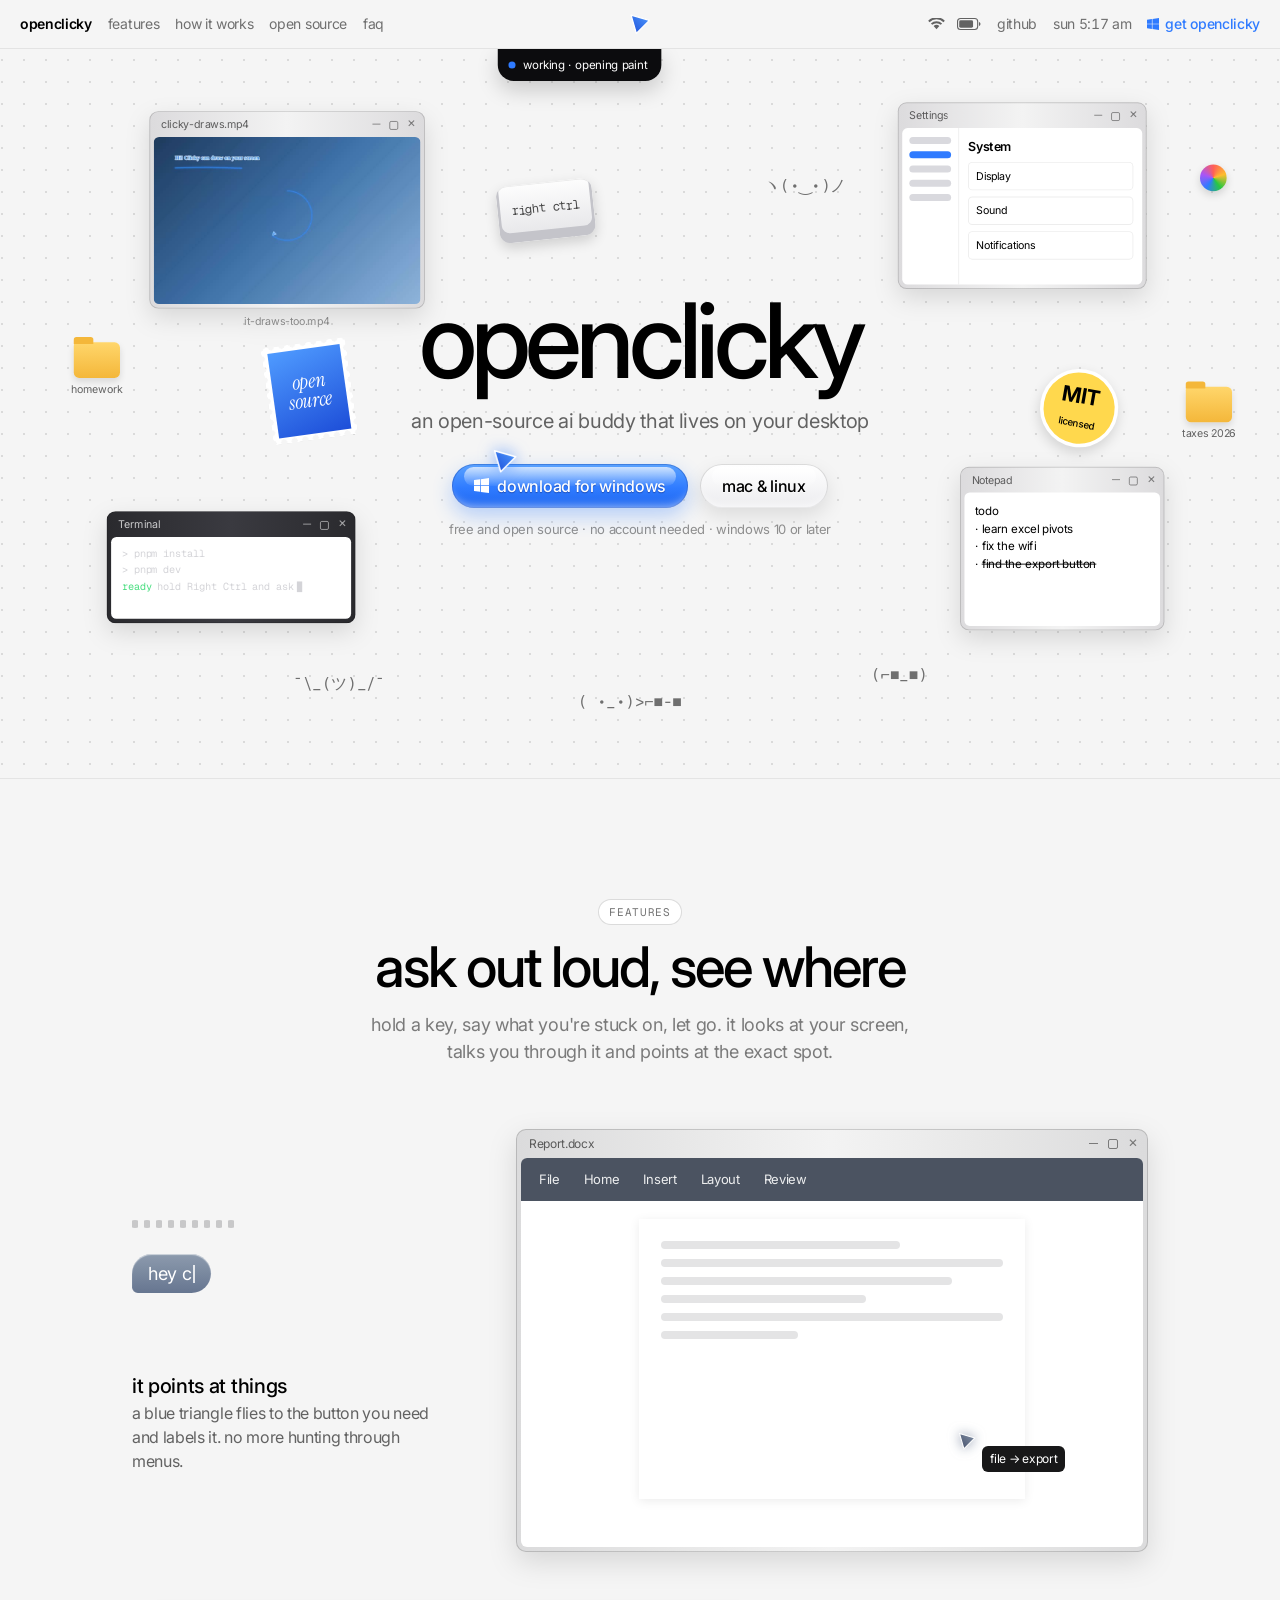
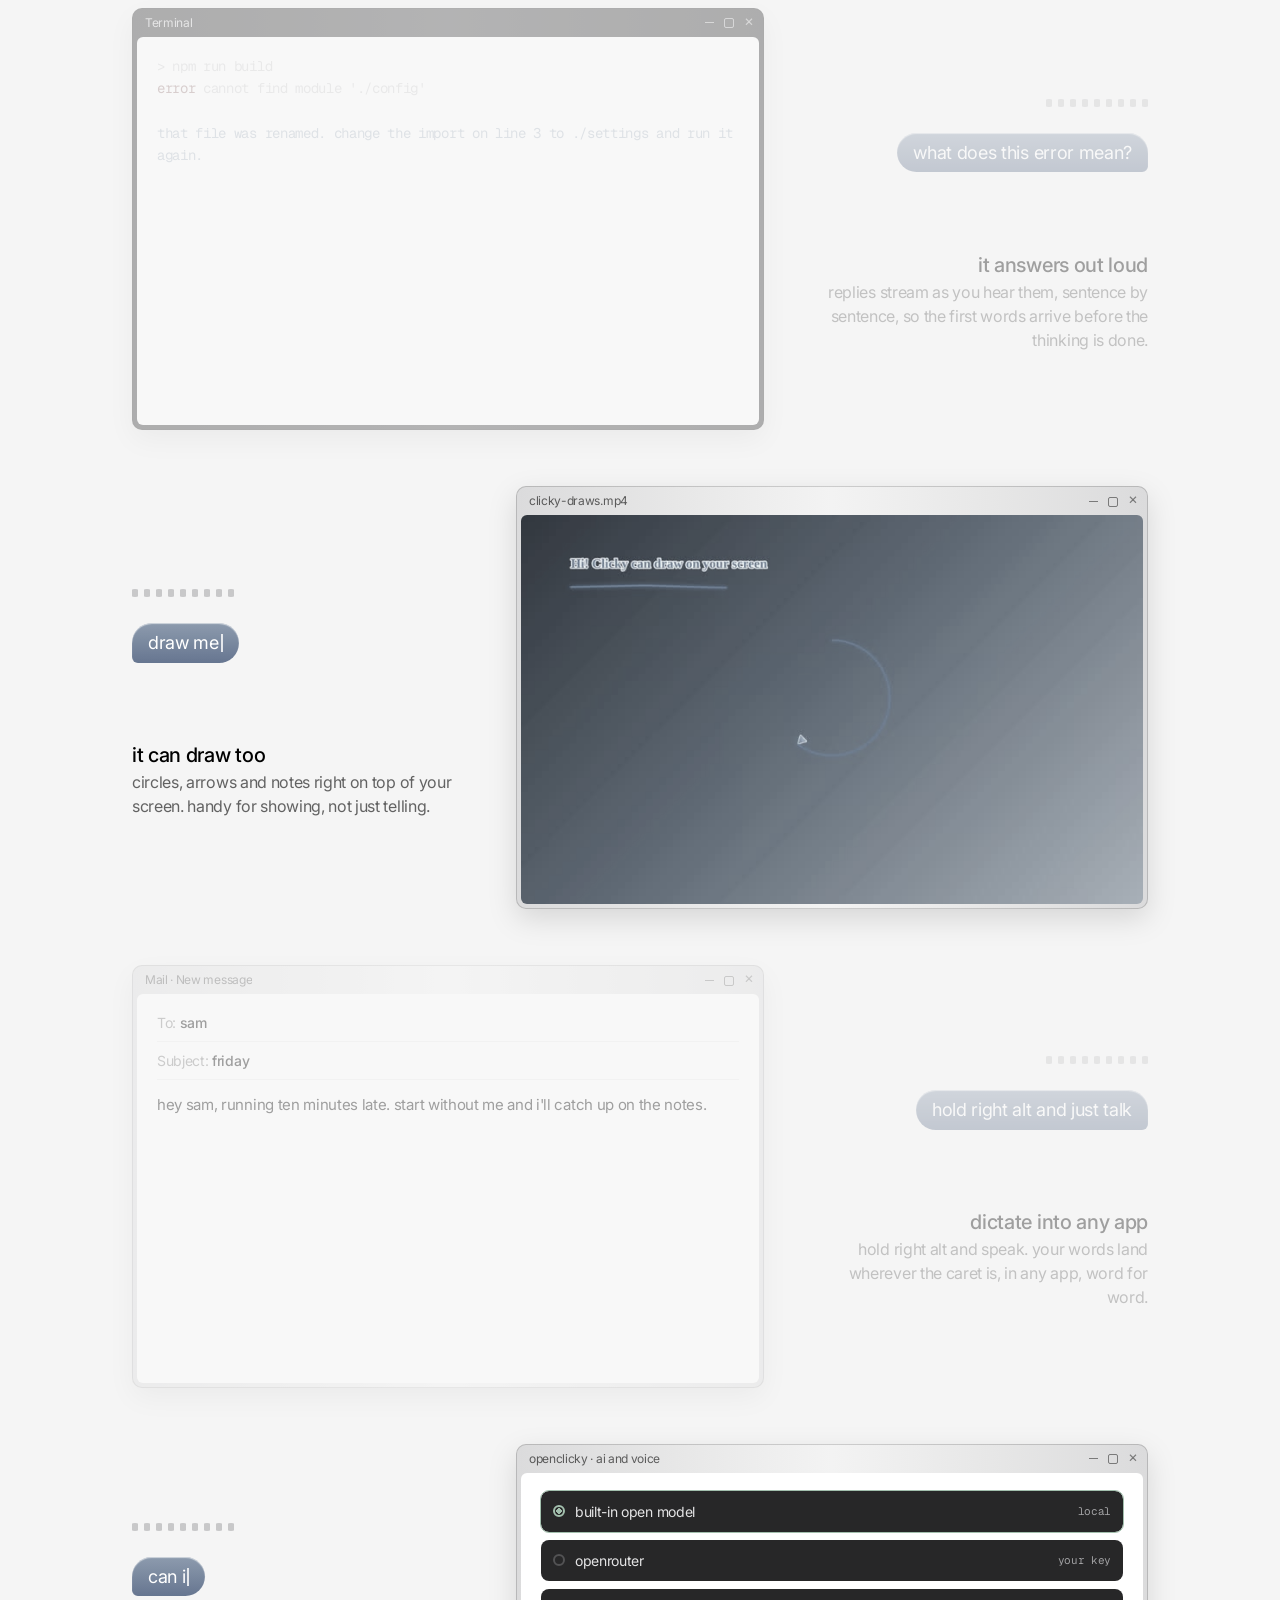
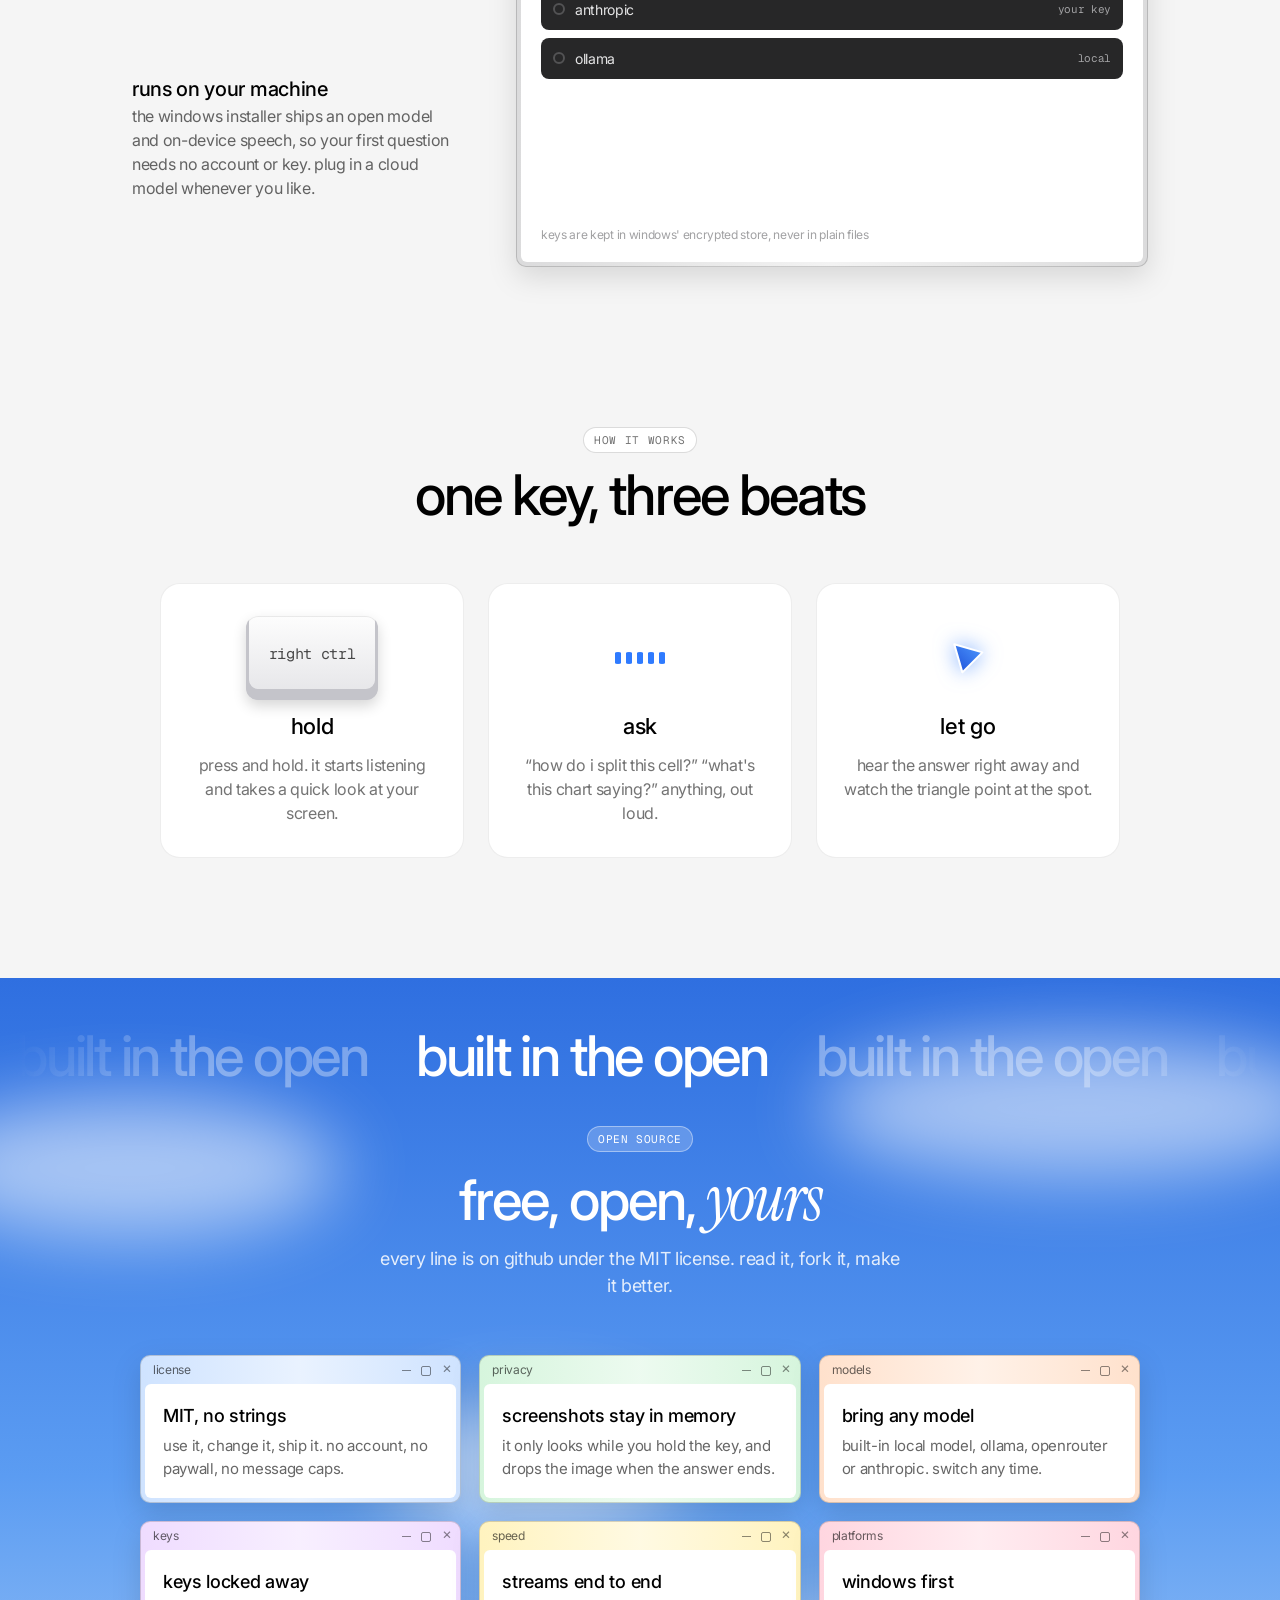
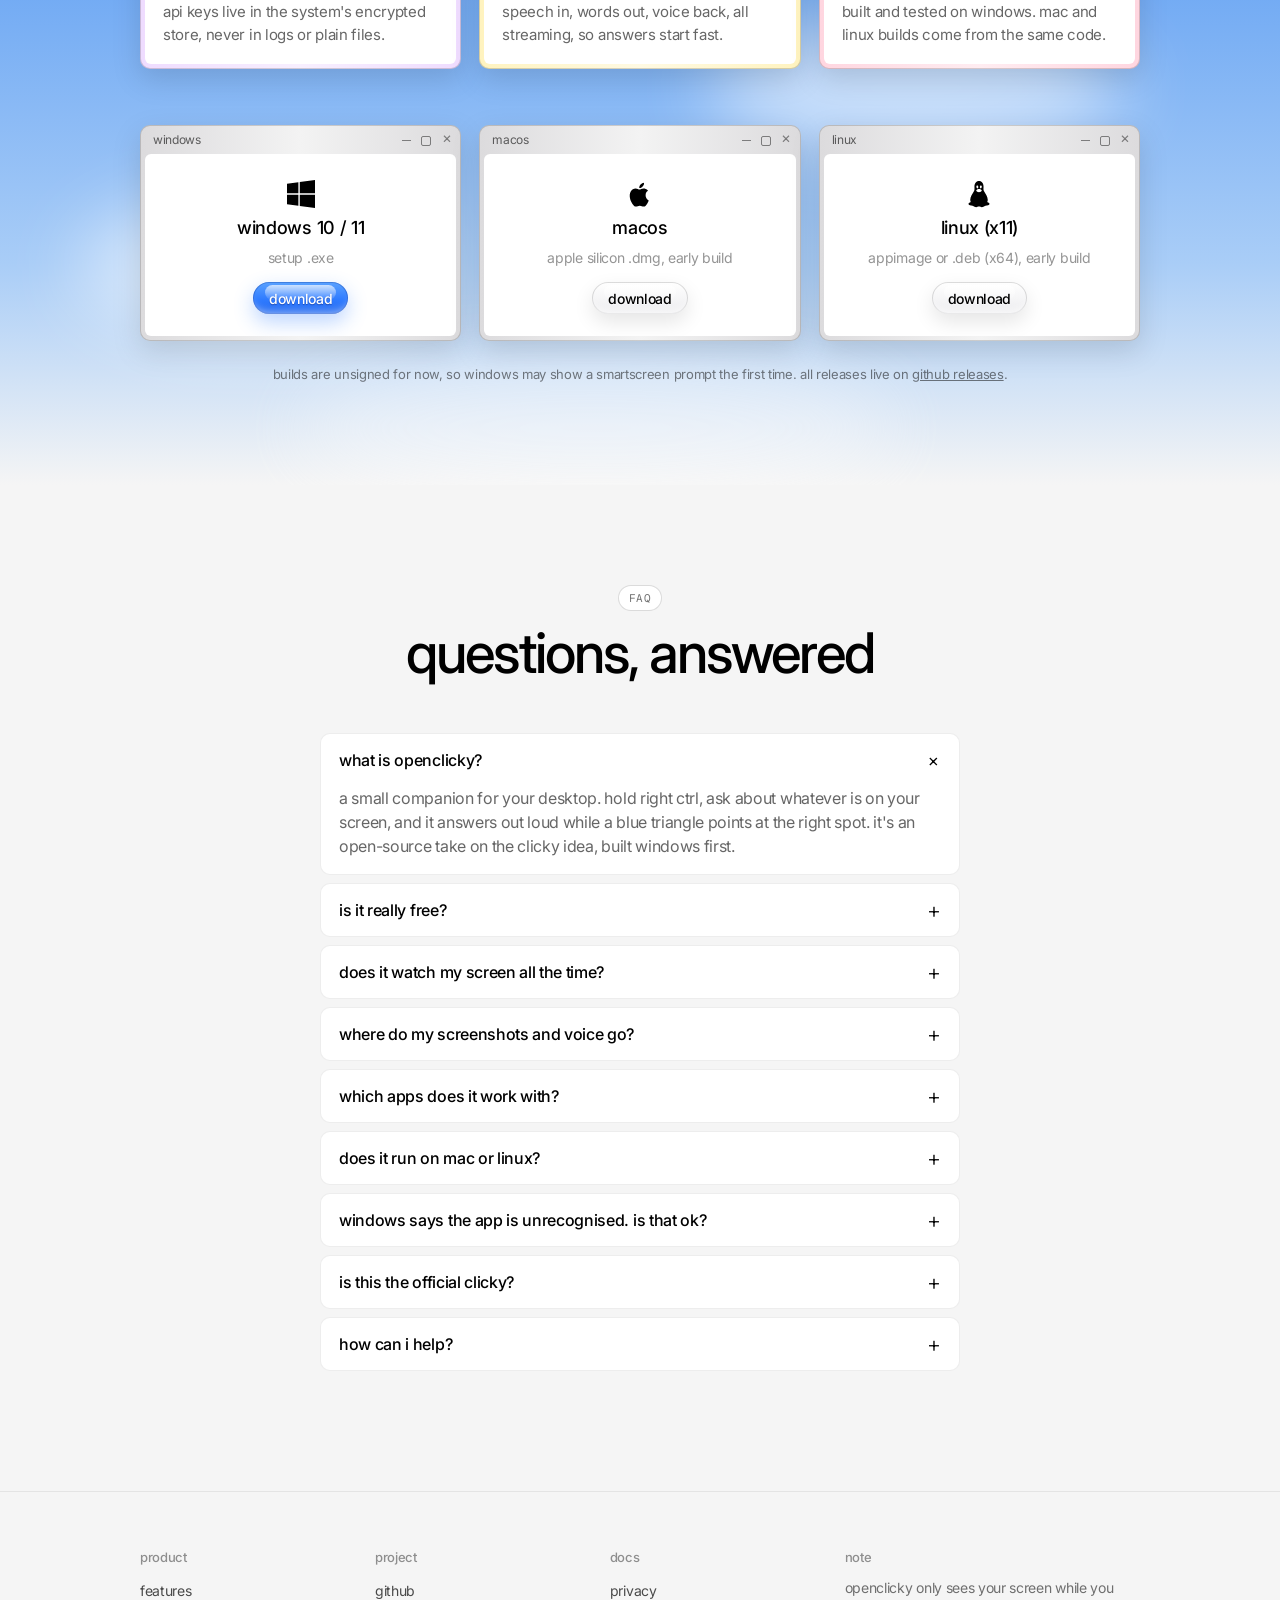
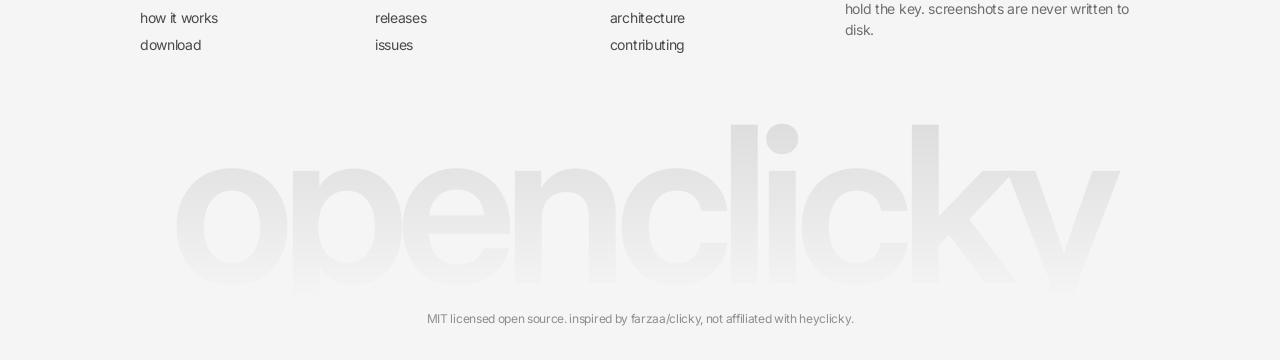
==== commit 182c4ea9: "Website: move a kaomoji off the video window Co-Authored-By: Claude Opus 5.5 (1M context) <noreply@a" ====
--- a/apps/website/index.html
+++ b/apps/website/index.html
@@ -140,7 +140,7 @@
             <div class="folder abs hide-md" style="--x: 1330px; --y: 380px; --enter-delay: 0.36s">
               <i></i><span>taxes 2026</span>
             </div>
-            <span class="kao abs hide-sm" style="--x: 400px; --y: 250px; --enter-delay: 0.4s">( •_•)&gt;⌐■-■</span>
+            <span class="kao abs hide-sm" style="--x: 650px; --y: 720px; --enter-delay: 0.4s">( •_•)&gt;⌐■-■</span>
             <span class="kao abs hide-sm" style="--x: 860px; --y: 140px; --enter-delay: 0.42s">ヽ(•‿•)ノ</span>
             <span class="kao abs hide-md" style="--x: 980px; --y: 690px; --enter-delay: 0.44s">(⌐■_■)</span>
             <span class="kao abs hide-md" style="--x: 330px; --y: 700px; --enter-delay: 0.46s">¯\_(ツ)_/¯</span>
